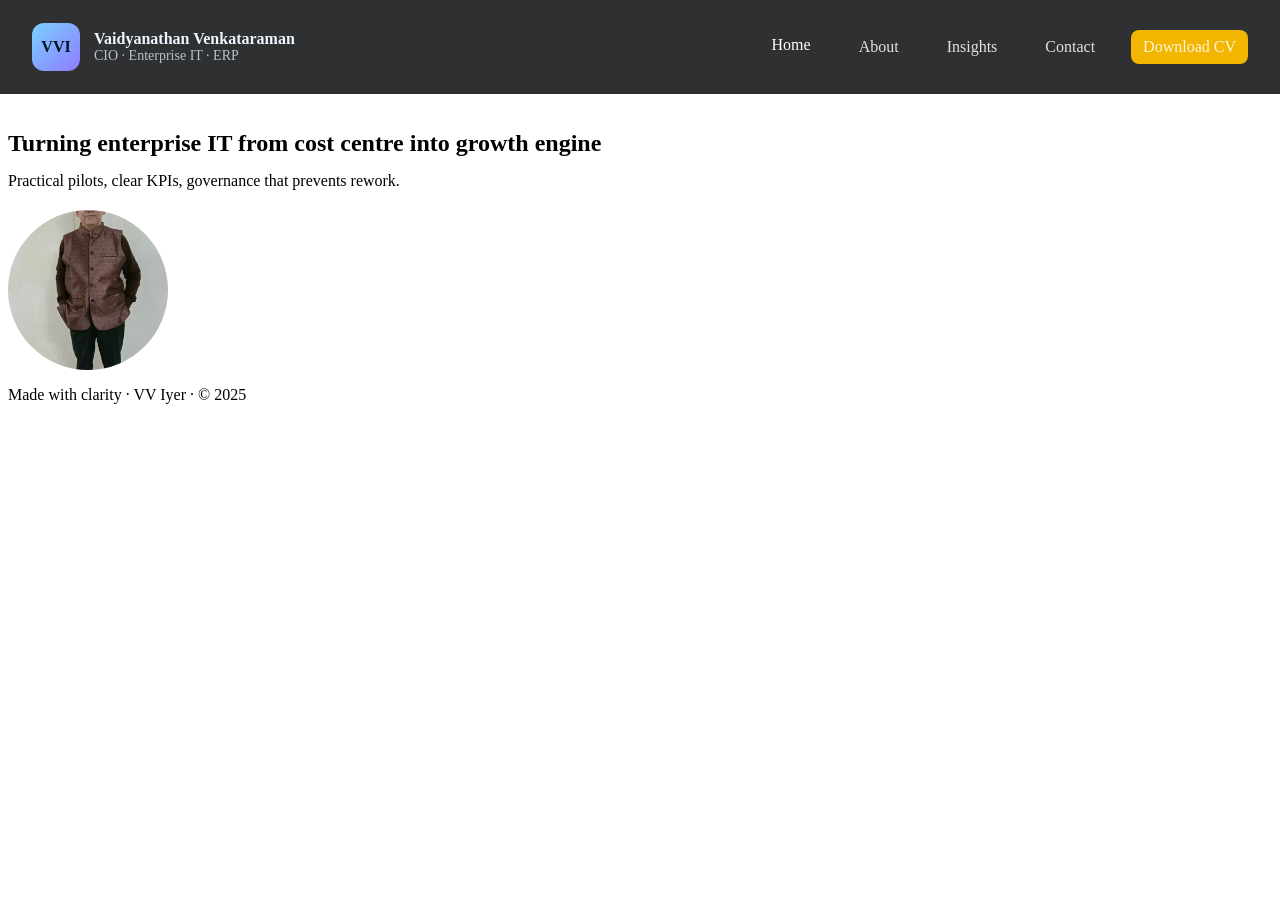
==== index.html @ 9489433c "2" ====
<!doctype html>
<html lang="en">
<head>
  <meta charset="utf-8"/>
  <meta name="viewport" content="width=device-width,initial-scale=1"/>
  <title>VV Iyer · Enterprise IT Transformation</title>
  <link rel="stylesheet" href="style.css?v=6"/>
</head>
<body>
  <header class="site-header">
    <div class="brand">
      <div class="logo">VVI</div>
      <div class="brand-text">
        <div class="name">Vaidyanathan Venkataraman</div>
        <div class="muted">CIO · Enterprise IT · ERP</div>
      </div>
    </div>
    <button class="nav-toggle">☰</button>
    <nav class="site-nav">
      <a href="index.html" class="active">Home</a>
      <a href="about.html">About</a>
      <a href="insights.html">Insights</a>
      <a href="contact.html">Contact</a>
      <a href="assets/VVI-CV.pdf" class="btn-cv">Download CV</a>
    </nav>
  </header>
  <main>
    <section class="hero">
      <h1>Turning enterprise IT from cost centre into growth engine</h1>
      <p>Practical pilots, clear KPIs, governance that prevents rework.</p>
      <img src="assets/profile-thumb.webp" alt="VV Iyer" class="hero-profile-image"/>
    </section>
  </main>
  <footer><p>Made with clarity · VV Iyer · © 2025</p></footer>
  <script src="main.js?v=6"></script>
</body>
</html>
---- style.css ----
:root {
  --nav-height: 70px;
  --nav-gap: 24px;
  --accent: #f2b600;
}
.site-header {position:fixed;top:0;left:0;right:0;height:var(--nav-height);display:flex;align-items:center;justify-content:space-between;padding:12px 32px;background:rgba(10,12,15,0.85);backdrop-filter:blur(8px);z-index:1000;}
.brand{display:flex;align-items:center;gap:14px;}
.logo{width:48px;height:48px;border-radius:12px;background:linear-gradient(135deg,#7bd1ff,#8d7bff);display:flex;align-items:center;justify-content:center;font-weight:800;color:#041322;}
.brand-text .name{color:#eef5ff;font-weight:bold;}
.brand-text .muted{color:rgba(235,240,255,0.75);font-size:14px;}
.site-nav{display:flex;gap:var(--nav-gap);margin-left:auto;align-items:center;pointer-events:auto;}
.site-nav a{color:rgba(255,255,255,0.86);text-decoration:none;font-weight:500;padding:8px 12px;transition:color .2s,transform .15s;}
.site-nav a:hover,.site-nav a.active{color:#fff;transform:translateY(-2px);}
.btn-cv{background:var(--accent);color:#081018;padding:8px 18px;border-radius:8px;font-weight:700;text-decoration:none;}
.hero-profile-image{border-radius:50%;width:160px;height:160px;object-fit:cover;display:block;margin-top:20px;}
.hero h1{line-height:1.1;margin-bottom:12px;}
main{padding-top:calc(var(--nav-height) + 32px);}
.nav-toggle{display:none;background:rgba(255,255,255,0.05);border:1px solid rgba(255,255,255,0.1);border-radius:6px;color:#fff;padding:6px 10px;}
@media(max-width:900px){.site-nav{display:none;}.nav-toggle{display:inline-flex;}.site-nav.open{display:flex;flex-direction:column;position:absolute;top:var(--nav-height);right:20px;background:rgba(10,12,15,0.95);padding:16px;border-radius:12px;gap:12px;z-index:1100;}.hero-profile-image{width:120px;height:120px;}}
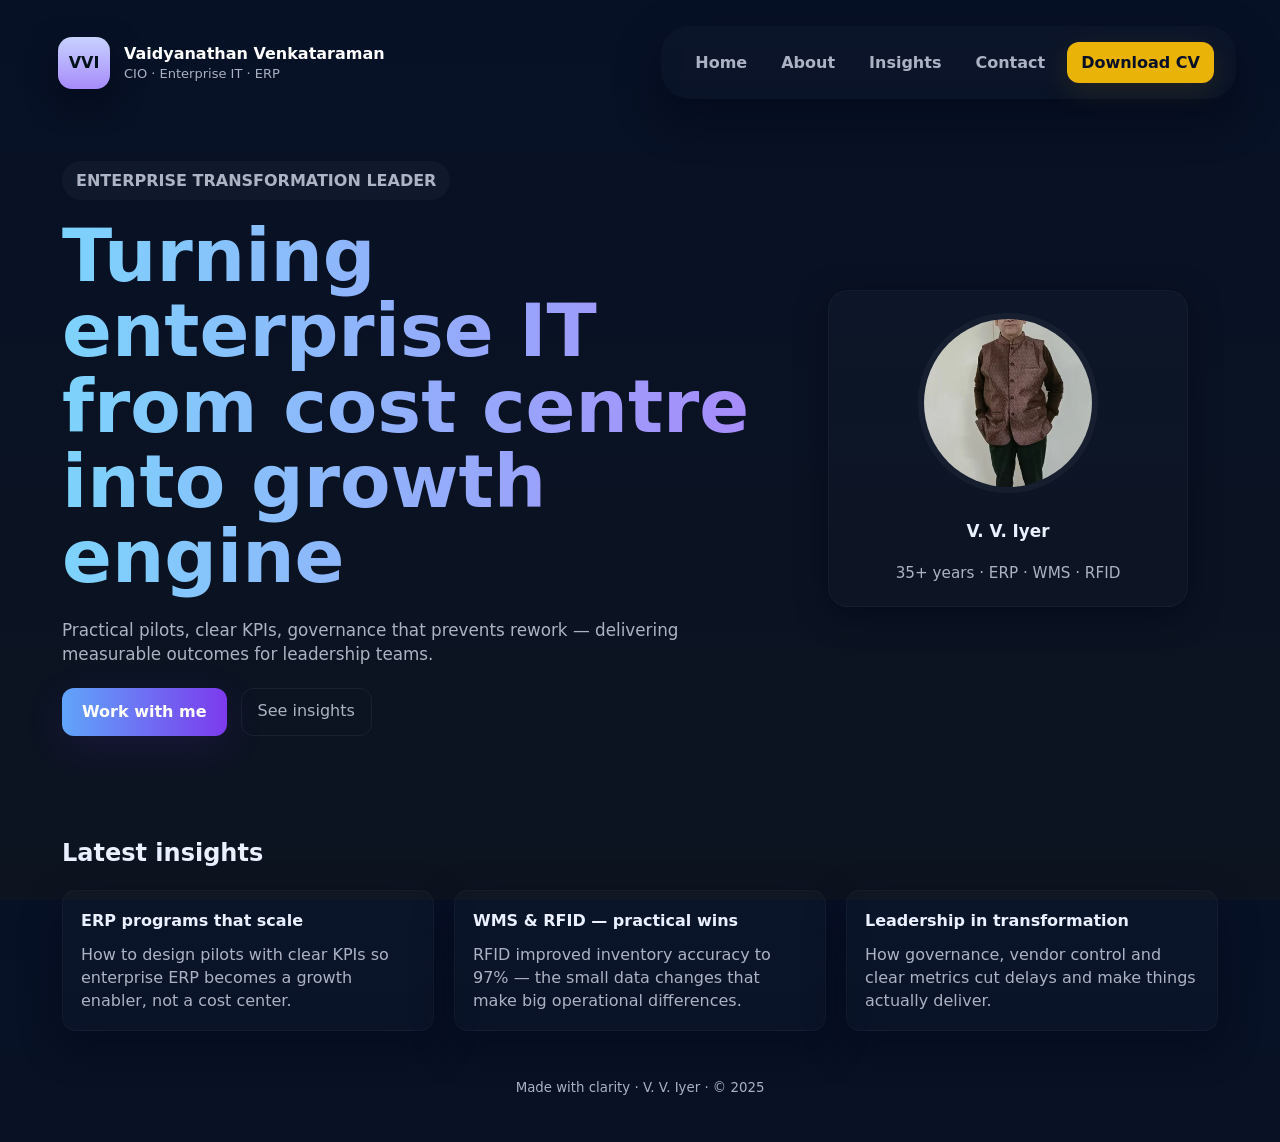
==== commit 875052ce: "2" ====
--- a/index.html
+++ b/index.html
@@ -1,37 +1,82 @@
 <!doctype html>
 <html lang="en">
 <head>
-  <meta charset="utf-8"/>
-  <meta name="viewport" content="width=device-width,initial-scale=1"/>
-  <title>VV Iyer · Enterprise IT Transformation</title>
-  <link rel="stylesheet" href="style.css?v=6"/>
+  <meta charset="utf-8" />
+  <meta name="viewport" content="width=device-width,initial-scale=1" />
+  <title>V. V. Iyer — Enterprise IT transformation</title>
+  <meta name="description" content="V. V. Iyer — CIO, ERP & digital transformation. Practical pilots, measurable KPIs & governance." />
+  <link rel="stylesheet" href="/style.css?v=1" />
 </head>
 <body>
   <header class="site-header">
-    <div class="brand">
-      <div class="logo">VVI</div>
-      <div class="brand-text">
-        <div class="name">Vaidyanathan Venkataraman</div>
-        <div class="muted">CIO · Enterprise IT · ERP</div>
+    <div class="header-inner container">
+      <div class="brand">
+        <div class="logo">VVI</div>
+        <div class="brand-text">
+          <div class="name">Vaidyanathan Venkataraman</div>
+          <div class="muted">CIO · Enterprise IT · ERP</div>
+        </div>
+      </div>
+
+      <div class="nav-pill">
+        <nav class="site-nav" role="navigation">
+          <a href="/index.html">Home</a>
+          <a href="/about.html">About</a>
+          <a href="/insights.html">Insights</a>
+          <a href="/contact.html">Contact</a>
+          <a class="cta-cv" href="/assets/VVI-CV.pdf" target="_blank" rel="noopener">Download CV</a>
+        </nav>
+        <button class="nav-toggle" aria-label="Open menu">☰</button>
       </div>
     </div>
-    <button class="nav-toggle">☰</button>
-    <nav class="site-nav">
-      <a href="index.html" class="active">Home</a>
-      <a href="about.html">About</a>
-      <a href="insights.html">Insights</a>
-      <a href="contact.html">Contact</a>
-      <a href="assets/VVI-CV.pdf" class="btn-cv">Download CV</a>
-    </nav>
   </header>
-  <main>
+
+  <main class="container">
     <section class="hero">
-      <h1>Turning enterprise IT from cost centre into growth engine</h1>
-      <p>Practical pilots, clear KPIs, governance that prevents rework.</p>
-      <img src="assets/profile-thumb.webp" alt="VV Iyer" class="hero-profile-image"/>
+      <div class="hero-left">
+        <div class="hero-badge">ENTERPRISE TRANSFORMATION LEADER</div>
+        <h1 class="hero-title">Turning enterprise IT from cost centre into growth engine</h1>
+        <p class="hero-sub">Practical pilots, clear KPIs, governance that prevents rework — delivering measurable outcomes for leadership teams.</p>
+        <div class="cta-group">
+          <a class="cta-primary" href="/contact.html">Work with me</a>
+          <a class="cta-secondary" href="/insights.html">See insights</a>
+        </div>
+      </div>
+
+      <aside class="hero-right">
+        <div class="photo-card">
+          <div class="portrait">
+            <img src="/assets/profile-thumb.webp" alt="V. V. Iyer" />
+          </div>
+          <h3>V. V. Iyer</h3>
+          <p class="muted">35+ years · ERP · WMS · RFID</p>
+        </div>
+      </aside>
+    </section>
+
+    <section>
+      <h2 style="margin-top:28px">Latest insights</h2>
+      <div class="insights-grid">
+        <div class="card">
+          <h4>ERP programs that scale</h4>
+          <p>How to design pilots with clear KPIs so enterprise ERP becomes a growth enabler, not a cost center.</p>
+        </div>
+        <div class="card">
+          <h4>WMS & RFID — practical wins</h4>
+          <p>RFID improved inventory accuracy to 97% — the small data changes that make big operational differences.</p>
+        </div>
+        <div class="card">
+          <h4>Leadership in transformation</h4>
+          <p>How governance, vendor control and clear metrics cut delays and make things actually deliver.</p>
+        </div>
+      </div>
     </section>
   </main>
-  <footer><p>Made with clarity · VV Iyer · © 2025</p></footer>
-  <script src="main.js?v=6"></script>
+
+  <footer class="footer container">
+    <small>Made with clarity · V. V. Iyer · © 2025</small>
+  </footer>
+
+  <script src="/main.js?v=1"></script>
 </body>
-</html>+</html>
--- a/style.css
+++ b/style.css
@@ -1,19 +1,166 @@
-:root {
-  --nav-height: 70px;
-  --nav-gap: 24px;
-  --accent: #f2b600;
+/* ---------------- ULTRA-MODERN THEME (Drop-in style.css) ---------------- */
+:root{
+  --bg-1: #071126;
+  --bg-2: #0d1420;
+  --glass: rgba(255,255,255,0.04);
+  --muted: rgba(234,240,255,0.72);
+  --accent-a: #7dd3fc;
+  --accent-b: #a78bfa;
+  --cta: linear-gradient(90deg,#60a5fa,#7c3aed);
+  --maxw: 1200px;
+  --radius-lg: 18px;
+  --radius-sm: 10px;
+  --nav-h: 78px;
+  --ease: cubic-bezier(.2,.9,.25,1);
+  --nano-shadow: 0 8px 30px rgba(2,6,23,0.6);
+  font-family: Inter, system-ui, -apple-system, "Segoe UI", Roboto, "Helvetica Neue", Arial;
 }
-.site-header {position:fixed;top:0;left:0;right:0;height:var(--nav-height);display:flex;align-items:center;justify-content:space-between;padding:12px 32px;background:rgba(10,12,15,0.85);backdrop-filter:blur(8px);z-index:1000;}
-.brand{display:flex;align-items:center;gap:14px;}
-.logo{width:48px;height:48px;border-radius:12px;background:linear-gradient(135deg,#7bd1ff,#8d7bff);display:flex;align-items:center;justify-content:center;font-weight:800;color:#041322;}
-.brand-text .name{color:#eef5ff;font-weight:bold;}
-.brand-text .muted{color:rgba(235,240,255,0.75);font-size:14px;}
-.site-nav{display:flex;gap:var(--nav-gap);margin-left:auto;align-items:center;pointer-events:auto;}
-.site-nav a{color:rgba(255,255,255,0.86);text-decoration:none;font-weight:500;padding:8px 12px;transition:color .2s,transform .15s;}
-.site-nav a:hover,.site-nav a.active{color:#fff;transform:translateY(-2px);}
-.btn-cv{background:var(--accent);color:#081018;padding:8px 18px;border-radius:8px;font-weight:700;text-decoration:none;}
-.hero-profile-image{border-radius:50%;width:160px;height:160px;object-fit:cover;display:block;margin-top:20px;}
-.hero h1{line-height:1.1;margin-bottom:12px;}
-main{padding-top:calc(var(--nav-height) + 32px);}
-.nav-toggle{display:none;background:rgba(255,255,255,0.05);border:1px solid rgba(255,255,255,0.1);border-radius:6px;color:#fff;padding:6px 10px;}
-@media(max-width:900px){.site-nav{display:none;}.nav-toggle{display:inline-flex;}.site-nav.open{display:flex;flex-direction:column;position:absolute;top:var(--nav-height);right:20px;background:rgba(10,12,15,0.95);padding:16px;border-radius:12px;gap:12px;z-index:1100;}.hero-profile-image{width:120px;height:120px;}}
+
+/* Reset */
+*{box-sizing:border-box;margin:0;padding:0}
+html,body{height:100%}
+body{
+  background: linear-gradient(180deg,var(--bg-1),var(--bg-2));
+  color: #eaf0ff;
+  -webkit-font-smoothing:antialiased;
+  -moz-osx-font-smoothing:grayscale;
+  line-height:1.45;
+  overflow-x:hidden;
+}
+
+/* container */
+.container{max-width:var(--maxw);margin:0 auto;padding:0 22px}
+
+/* ---------- header (floating pill) ---------- */
+.site-header{
+  position:sticky;
+  top:18px;
+  z-index:1200;
+  display:flex;
+  align-items:center;
+  justify-content:space-between;
+  padding:8px;
+  pointer-events:auto;
+}
+.header-inner{
+  width:100%;
+  max-width:var(--maxw);
+  margin:0 auto;
+  display:flex;
+  align-items:center;
+  gap:20px;
+  padding:8px 18px;
+  background:transparent;
+}
+
+/* brand */
+.brand{display:flex;align-items:center;gap:14px}
+.logo{
+  width:52px;height:52px;border-radius:14px;
+  display:flex;align-items:center;justify-content:center;font-weight:800;
+  background: linear-gradient(180deg,#c7d2fe,#a78bfa);
+  color:#02111a;
+  box-shadow: 0 12px 30px rgba(2,6,23,0.6);
+}
+.brand-text .name{font-weight:700;color:#fff}
+.brand-text .muted{color:var(--muted);font-size:13px}
+
+/* floating nav pill */
+.nav-pill{
+  margin-left:auto;
+  position:relative;
+  display:flex;
+  align-items:center;
+  gap:12px;
+  padding:8px;
+}
+.nav-pill::before{
+  content:"";
+  position:absolute; inset:-8px -14px; border-radius:28px;
+  background: linear-gradient(180deg, rgba(255,255,255,0.02), rgba(255,255,255,0.01));
+  box-shadow: 0 18px 40px rgba(2,6,23,0.55);
+  z-index:-1;
+  backdrop-filter: blur(8px);
+}
+
+.site-nav{display:flex;align-items:center;gap:10px}
+.site-nav a{color:var(--muted);text-decoration:none;padding:8px 12px;border-radius:12px;font-weight:600;transition:all .18s var(--ease)}
+.site-nav a:hover{color:#fff;transform:translateY(-3px)}
+.site-nav .cta-cv{background:#eab308;padding:9px 14px;border-radius:12px;font-weight:800;color:#071026;text-decoration:none;box-shadow:0 8px 30px rgba(234,179,10,0.12)}
+
+/* hamburger (mobile) hidden by default */
+.nav-toggle{display:none;border:0;background:transparent;color:#fff;font-size:20px;padding:8px}
+
+/* ---------- HERO ---------- */
+.hero{
+  padding: clamp(54px,8vh,100px) 0;
+  display:grid;
+  grid-template-columns: 1fr 420px;
+  gap:44px;
+  align-items:center;
+  min-height:72vh;
+}
+.hero-left{max-width:820px}
+.hero-badge{display:inline-block;padding:8px 14px;border-radius:999px;background:rgba(255,255,255,0.03);color:var(--muted);font-weight:700;margin-bottom:18px}
+.hero-title{
+  font-weight:900;
+  font-size: clamp(2.6rem,7.2vw,4.6rem);
+  line-height:1.02;
+  margin:0 0 18px 0;
+  background: linear-gradient(90deg,var(--accent-a),var(--accent-b));
+  -webkit-background-clip:text; -webkit-text-fill-color:transparent;
+  padding-bottom:8px;
+}
+.hero-sub{color:var(--muted);font-size:1.05rem;margin-bottom:22px}
+
+/* CTA */
+.cta-group{display:flex;gap:14px;flex-wrap:wrap}
+.cta-primary{
+  padding:12px 20px;border-radius:12px;background:var(--cta);color:#fff;font-weight:800;text-decoration:none;box-shadow: 0 12px 40px rgba(124,58,237,0.12);
+}
+.cta-secondary{padding:10px 16px;border-radius:12px;border:1px solid rgba(255,255,255,0.06);color:var(--muted);text-decoration:none}
+
+/* hero-right: circular portrait card */
+.hero-right{display:flex;align-items:center;justify-content:center}
+.photo-card{
+  width:360px; max-width:100%; border-radius:20px; padding:22px; background:linear-gradient(180deg, rgba(255,255,255,0.02), rgba(255,255,255,0.01));
+  box-shadow: var(--nano-shadow); border:1px solid rgba(255,255,255,0.03); display:flex;gap:18px;align-items:center;flex-direction:column;
+}
+.photo-card .portrait{
+  width:180px;height:180px;border-radius:50%;overflow:hidden;border:6px solid rgba(255,255,255,0.04);
+}
+.photo-card .portrait img{width:100%;height:100%;object-fit:cover;display:block}
+.photo-card h3{margin-top:8px;font-size:1.05rem}
+.photo-card p{color:var(--muted);font-size:0.95rem}
+
+/* ---------- INSIGHTS CARDS (example) ---------- */
+.insights-grid{display:grid;grid-template-columns:repeat(auto-fit,minmax(240px,1fr));gap:20px;margin-top:20px}
+.card{background:linear-gradient(180deg, rgba(255,255,255,0.02), rgba(255,255,255,0.01));padding:18px;border-radius:14px;border:1px solid rgba(255,255,255,0.03);box-shadow:0 14px 40px rgba(2,6,23,0.48)}
+.card h4{margin-bottom:10px}
+.card p{color:var(--muted)}
+
+/* ---------- CONTACT thumbnail override ---------- */
+.profile-thumb{
+  width:140px;height:140px;border-radius:50%;object-fit:cover;display:block;margin:0 auto;border:6px solid rgba(255,255,255,0.04);box-shadow:0 12px 36px rgba(2,6,23,0.55)
+}
+
+/* FOOTER */
+.footer{padding:44px 0;text-align:center;color:var(--muted)}
+
+/* responsive */
+@media (max-width:1024px){
+  .hero{grid-template-columns:1fr 320px}
+  .photo-card{width:320px}
+}
+@media (max-width:780px){
+  .nav-pill::before{display:none}
+  .nav-toggle{display:inline-flex}
+  .site-nav{display:none}
+  .site-nav.open{display:flex;position:fixed;right:16px;top:calc(var(--nav-h) + 8px);flex-direction:column;background:rgba(6,8,12,0.98);padding:16px;border-radius:12px;gap:10px;z-index:1500}
+  .hero{grid-template-columns:1fr;gap:28px;padding:34px 0}
+  .photo-card{width:220px}
+  .portrait{width:140px;height:140px}
+  .hero-title{font-size:2.2rem}
+}
+/* small tweak so big descenders don't get clipped */
+.hero-title{padding-bottom:6px}
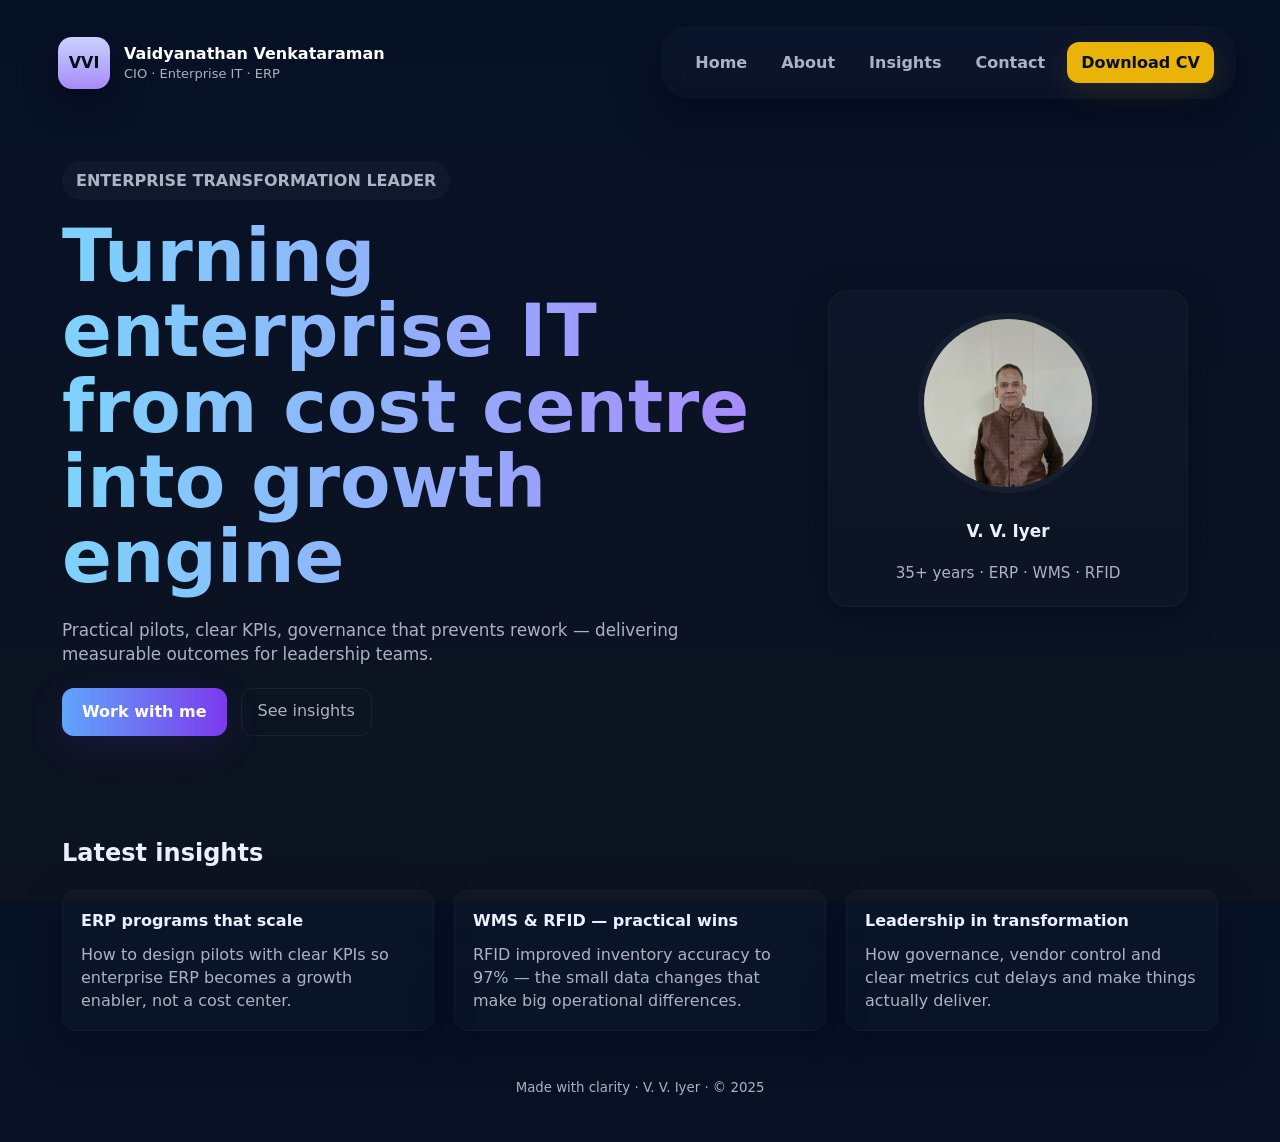
==== commit d53e0f34: "1" ====
--- a/index.html
+++ b/index.html
@@ -1,10 +1,11 @@
+
 <!doctype html>
 <html lang="en">
 <head>
   <meta charset="utf-8" />
   <meta name="viewport" content="width=device-width,initial-scale=1" />
   <title>V. V. Iyer — Enterprise IT transformation</title>
-  <meta name="description" content="V. V. Iyer — CIO, ERP & digital transformation. Practical pilots, measurable KPIs & governance." />
+  <meta name="description" content="V. V. Iyer — CIO, ERP & digital transformation. Practical pilots, clear KPIs & governance." />
   <link rel="stylesheet" href="/style.css?v=1" />
 </head>
 <body>
@@ -17,7 +18,6 @@
           <div class="muted">CIO · Enterprise IT · ERP</div>
         </div>
       </div>
-
       <div class="nav-pill">
         <nav class="site-nav" role="navigation">
           <a href="/index.html">Home</a>
@@ -30,7 +30,6 @@
       </div>
     </div>
   </header>
-
   <main class="container">
     <section class="hero">
       <div class="hero-left">
@@ -42,18 +41,16 @@
           <a class="cta-secondary" href="/insights.html">See insights</a>
         </div>
       </div>
-
       <aside class="hero-right">
         <div class="photo-card">
           <div class="portrait">
-            <img src="/assets/profile-thumb.webp" alt="V. V. Iyer" />
+            <img src="/assets/profile-face.webp" alt="V. V. Iyer" />
           </div>
           <h3>V. V. Iyer</h3>
           <p class="muted">35+ years · ERP · WMS · RFID</p>
         </div>
       </aside>
     </section>
-
     <section>
       <h2 style="margin-top:28px">Latest insights</h2>
       <div class="insights-grid">
@@ -72,11 +69,9 @@
       </div>
     </section>
   </main>
-
   <footer class="footer container">
     <small>Made with clarity · V. V. Iyer · © 2025</small>
   </footer>
-
   <script src="/main.js?v=1"></script>
 </body>
 </html>
--- a/style.css
+++ b/style.css
@@ -1,4 +1,4 @@
-/* ---------------- ULTRA-MODERN THEME (Drop-in style.css) ---------------- */
+
 :root{
   --bg-1: #071126;
   --bg-2: #0d1420;
@@ -9,158 +9,19 @@
   --cta: linear-gradient(90deg,#60a5fa,#7c3aed);
   --maxw: 1200px;
   --radius-lg: 18px;
-  --radius-sm: 10px;
   --nav-h: 78px;
-  --ease: cubic-bezier(.2,.9,.25,1);
   --nano-shadow: 0 8px 30px rgba(2,6,23,0.6);
   font-family: Inter, system-ui, -apple-system, "Segoe UI", Roboto, "Helvetica Neue", Arial;
 }
-
-/* Reset */
-*{box-sizing:border-box;margin:0;padding:0}
-html,body{height:100%}
-body{
-  background: linear-gradient(180deg,var(--bg-1),var(--bg-2));
-  color: #eaf0ff;
-  -webkit-font-smoothing:antialiased;
-  -moz-osx-font-smoothing:grayscale;
-  line-height:1.45;
-  overflow-x:hidden;
-}
-
-/* container */
+*{box-sizing:border-box;margin:0;padding:0}html,body{height:100%}body{background:linear-gradient(180deg,var(--bg-1),var(--bg-2));color:#eaf0ff;-webkit-font-smoothing:antialiased;line-height:1.45;overflow-x:hidden;}
 .container{max-width:var(--maxw);margin:0 auto;padding:0 22px}
-
-/* ---------- header (floating pill) ---------- */
-.site-header{
-  position:sticky;
-  top:18px;
-  z-index:1200;
-  display:flex;
-  align-items:center;
-  justify-content:space-between;
-  padding:8px;
-  pointer-events:auto;
-}
-.header-inner{
-  width:100%;
-  max-width:var(--maxw);
-  margin:0 auto;
-  display:flex;
-  align-items:center;
-  gap:20px;
-  padding:8px 18px;
-  background:transparent;
-}
-
-/* brand */
-.brand{display:flex;align-items:center;gap:14px}
-.logo{
-  width:52px;height:52px;border-radius:14px;
-  display:flex;align-items:center;justify-content:center;font-weight:800;
-  background: linear-gradient(180deg,#c7d2fe,#a78bfa);
-  color:#02111a;
-  box-shadow: 0 12px 30px rgba(2,6,23,0.6);
-}
-.brand-text .name{font-weight:700;color:#fff}
-.brand-text .muted{color:var(--muted);font-size:13px}
-
-/* floating nav pill */
-.nav-pill{
-  margin-left:auto;
-  position:relative;
-  display:flex;
-  align-items:center;
-  gap:12px;
-  padding:8px;
-}
-.nav-pill::before{
-  content:"";
-  position:absolute; inset:-8px -14px; border-radius:28px;
-  background: linear-gradient(180deg, rgba(255,255,255,0.02), rgba(255,255,255,0.01));
-  box-shadow: 0 18px 40px rgba(2,6,23,0.55);
-  z-index:-1;
-  backdrop-filter: blur(8px);
-}
-
-.site-nav{display:flex;align-items:center;gap:10px}
-.site-nav a{color:var(--muted);text-decoration:none;padding:8px 12px;border-radius:12px;font-weight:600;transition:all .18s var(--ease)}
-.site-nav a:hover{color:#fff;transform:translateY(-3px)}
-.site-nav .cta-cv{background:#eab308;padding:9px 14px;border-radius:12px;font-weight:800;color:#071026;text-decoration:none;box-shadow:0 8px 30px rgba(234,179,10,0.12)}
-
-/* hamburger (mobile) hidden by default */
-.nav-toggle{display:none;border:0;background:transparent;color:#fff;font-size:20px;padding:8px}
-
-/* ---------- HERO ---------- */
-.hero{
-  padding: clamp(54px,8vh,100px) 0;
-  display:grid;
-  grid-template-columns: 1fr 420px;
-  gap:44px;
-  align-items:center;
-  min-height:72vh;
-}
-.hero-left{max-width:820px}
-.hero-badge{display:inline-block;padding:8px 14px;border-radius:999px;background:rgba(255,255,255,0.03);color:var(--muted);font-weight:700;margin-bottom:18px}
-.hero-title{
-  font-weight:900;
-  font-size: clamp(2.6rem,7.2vw,4.6rem);
-  line-height:1.02;
-  margin:0 0 18px 0;
-  background: linear-gradient(90deg,var(--accent-a),var(--accent-b));
-  -webkit-background-clip:text; -webkit-text-fill-color:transparent;
-  padding-bottom:8px;
-}
-.hero-sub{color:var(--muted);font-size:1.05rem;margin-bottom:22px}
-
-/* CTA */
-.cta-group{display:flex;gap:14px;flex-wrap:wrap}
-.cta-primary{
-  padding:12px 20px;border-radius:12px;background:var(--cta);color:#fff;font-weight:800;text-decoration:none;box-shadow: 0 12px 40px rgba(124,58,237,0.12);
-}
-.cta-secondary{padding:10px 16px;border-radius:12px;border:1px solid rgba(255,255,255,0.06);color:var(--muted);text-decoration:none}
-
-/* hero-right: circular portrait card */
-.hero-right{display:flex;align-items:center;justify-content:center}
-.photo-card{
-  width:360px; max-width:100%; border-radius:20px; padding:22px; background:linear-gradient(180deg, rgba(255,255,255,0.02), rgba(255,255,255,0.01));
-  box-shadow: var(--nano-shadow); border:1px solid rgba(255,255,255,0.03); display:flex;gap:18px;align-items:center;flex-direction:column;
-}
-.photo-card .portrait{
-  width:180px;height:180px;border-radius:50%;overflow:hidden;border:6px solid rgba(255,255,255,0.04);
-}
-.photo-card .portrait img{width:100%;height:100%;object-fit:cover;display:block}
-.photo-card h3{margin-top:8px;font-size:1.05rem}
-.photo-card p{color:var(--muted);font-size:0.95rem}
-
-/* ---------- INSIGHTS CARDS (example) ---------- */
-.insights-grid{display:grid;grid-template-columns:repeat(auto-fit,minmax(240px,1fr));gap:20px;margin-top:20px}
-.card{background:linear-gradient(180deg, rgba(255,255,255,0.02), rgba(255,255,255,0.01));padding:18px;border-radius:14px;border:1px solid rgba(255,255,255,0.03);box-shadow:0 14px 40px rgba(2,6,23,0.48)}
-.card h4{margin-bottom:10px}
-.card p{color:var(--muted)}
-
-/* ---------- CONTACT thumbnail override ---------- */
-.profile-thumb{
-  width:140px;height:140px;border-radius:50%;object-fit:cover;display:block;margin:0 auto;border:6px solid rgba(255,255,255,0.04);box-shadow:0 12px 36px rgba(2,6,23,0.55)
-}
-
-/* FOOTER */
+.site-header{position:sticky;top:18px;z-index:1200;display:flex;align-items:center;justify-content:space-between;padding:8px}
+.header-inner{width:100%;max-width:var(--maxw);margin:0 auto;display:flex;align-items:center;gap:20px;padding:8px 18px;background:transparent}
+.brand{display:flex;align-items:center;gap:14px}.logo{width:52px;height:52px;border-radius:14px;display:flex;align-items:center;justify-content:center;font-weight:800;background:linear-gradient(180deg,#c7d2fe,#a78bfa);color:#02111a;box-shadow:0 12px 30px rgba(2,6,23,0.6)}.brand-text .name{font-weight:700;color:#fff}.brand-text .muted{color:var(--muted);font-size:13px}
+.nav-pill{margin-left:auto;position:relative;display:flex;align-items:center;gap:12px;padding:8px}.nav-pill::before{content:"";position:absolute;inset:-8px -14px;border-radius:28px;background:linear-gradient(180deg,rgba(255,255,255,0.02),rgba(255,255,255,0.01));box-shadow:0 18px 40px rgba(2,6,23,0.55);z-index:-1;backdrop-filter:blur(8px)}.site-nav{display:flex;align-items:center;gap:10px}.site-nav a{color:var(--muted);text-decoration:none;padding:8px 12px;border-radius:12px;font-weight:600;transition:all .18s}.site-nav a:hover{color:#fff;transform:translateY(-3px)}.site-nav .cta-cv{background:#eab308;padding:9px 14px;border-radius:12px;font-weight:800;color:#071026;text-decoration:none;box-shadow:0 8px 30px rgba(234,179,10,0.12)}.nav-toggle{display:none;border:0;background:transparent;color:#fff;font-size:20px;padding:8px}
+.hero{padding:clamp(54px,8vh,100px) 0;display:grid;grid-template-columns:1fr 420px;gap:44px;align-items:center;min-height:72vh}.hero-left{max-width:820px}.hero-badge{display:inline-block;padding:8px 14px;border-radius:999px;background:rgba(255,255,255,0.03);color:var(--muted);font-weight:700;margin-bottom:18px}.hero-title{font-weight:900;font-size:clamp(2.6rem,7.2vw,4.6rem);line-height:1.02;margin:0 0 18px 0;background:linear-gradient(90deg,var(--accent-a),var(--accent-b));-webkit-background-clip:text;-webkit-text-fill-color:transparent;padding-bottom:8px}.hero-sub{color:var(--muted);font-size:1.05rem;margin-bottom:22px}.cta-group{display:flex;gap:14px;flex-wrap:wrap}.cta-primary{padding:12px 20px;border-radius:12px;background:var(--cta);color:#fff;font-weight:800;text-decoration:none;box-shadow:0 12px 40px rgba(124,58,237,0.12)}.cta-secondary{padding:10px 16px;border-radius:12px;border:1px solid rgba(255,255,255,0.06);color:var(--muted);text-decoration:none}
+.hero-right{display:flex;align-items:center;justify-content:center}.photo-card{width:360px;max-width:100%;border-radius:20px;padding:22px;background:linear-gradient(180deg,rgba(255,255,255,0.02),rgba(255,255,255,0.01));box-shadow:var(--nano-shadow);border:1px solid rgba(255,255,255,0.03);display:flex;gap:18px;align-items:center;flex-direction:column}.portrait{width:180px;height:180px;border-radius:50%;overflow:hidden;border:6px solid rgba(255,255,255,0.04)}.portrait img{width:100%;height:100%;object-fit:cover;display:block}.photo-card h3{margin-top:8px;font-size:1.05rem}.photo-card p{color:var(--muted);font-size:0.95rem}
+.insights-grid{display:grid;grid-template-columns:repeat(auto-fit,minmax(240px,1fr));gap:20px;margin-top:20px}.card{background:linear-gradient(180deg,rgba(255,255,255,0.02),rgba(255,255,255,0.01));padding:18px;border-radius:14px;border:1px solid rgba(255,255,255,0.03);box-shadow:0 14px 40px rgba(2,6,23,0.48)}.card h4{margin-bottom:10px}.card p{color:var(--muted)}
+.profile-thumb{width:140px;height:140px;border-radius:50%;object-fit:cover;display:block;margin:0 auto;border:6px solid rgba(255,255,255,0.04);box-shadow:0 12px 36px rgba(2,6,23,0.55)}
 .footer{padding:44px 0;text-align:center;color:var(--muted)}
-
-/* responsive */
-@media (max-width:1024px){
-  .hero{grid-template-columns:1fr 320px}
-  .photo-card{width:320px}
-}
-@media (max-width:780px){
-  .nav-pill::before{display:none}
-  .nav-toggle{display:inline-flex}
-  .site-nav{display:none}
-  .site-nav.open{display:flex;position:fixed;right:16px;top:calc(var(--nav-h) + 8px);flex-direction:column;background:rgba(6,8,12,0.98);padding:16px;border-radius:12px;gap:10px;z-index:1500}
-  .hero{grid-template-columns:1fr;gap:28px;padding:34px 0}
-  .photo-card{width:220px}
-  .portrait{width:140px;height:140px}
-  .hero-title{font-size:2.2rem}
-}
-/* small tweak so big descenders don't get clipped */
-.hero-title{padding-bottom:6px}
+@media (max-width:1024px){.hero{grid-template-columns:1fr 320px}.photo-card{width:320px}}@media (max-width:780px){.nav-pill::before{display:none}.nav-toggle{display:inline-flex}.site-nav{display:none}.site-nav.open{display:flex;position:fixed;right:16px;top:calc(var(--nav-h) + 8px);flex-direction:column;background:rgba(6,8,12,0.98);padding:16px;border-radius:12px;gap:10px;z-index:1500}.hero{grid-template-columns:1fr;gap:28px;padding:34px 0}.photo-card{width:220px}.portrait{width:140px;height:140px}.hero-title{font-size:2.2rem}}.hero-title{padding-bottom:6px}
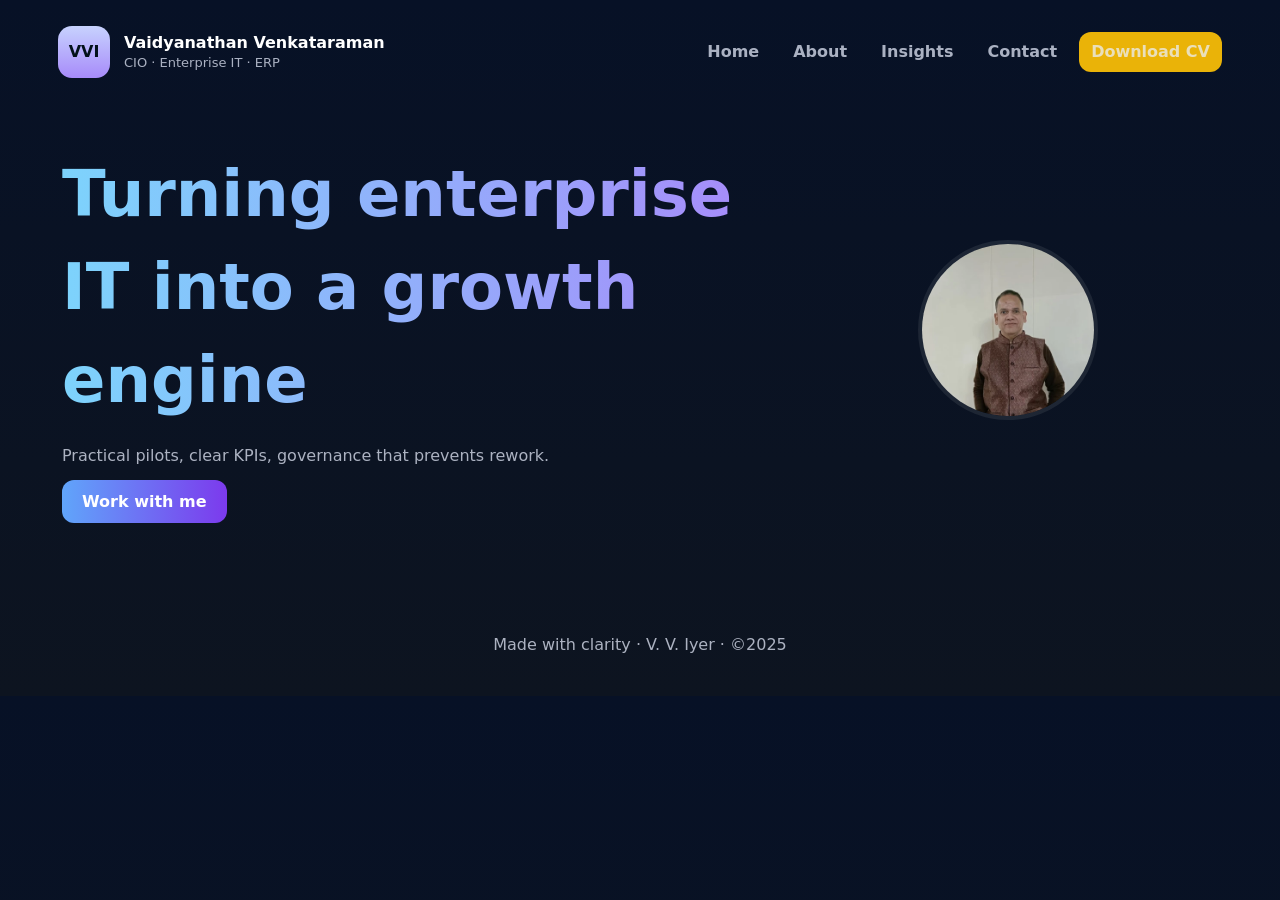
==== commit 56d2d7cb: "1" ====
--- a/index.html
+++ b/index.html
@@ -1,77 +1,6 @@
-
-<!doctype html>
-<html lang="en">
-<head>
-  <meta charset="utf-8" />
-  <meta name="viewport" content="width=device-width,initial-scale=1" />
-  <title>V. V. Iyer — Enterprise IT transformation</title>
-  <meta name="description" content="V. V. Iyer — CIO, ERP & digital transformation. Practical pilots, clear KPIs & governance." />
-  <link rel="stylesheet" href="/style.css?v=1" />
-</head>
-<body>
-  <header class="site-header">
-    <div class="header-inner container">
-      <div class="brand">
-        <div class="logo">VVI</div>
-        <div class="brand-text">
-          <div class="name">Vaidyanathan Venkataraman</div>
-          <div class="muted">CIO · Enterprise IT · ERP</div>
-        </div>
-      </div>
-      <div class="nav-pill">
-        <nav class="site-nav" role="navigation">
-          <a href="/index.html">Home</a>
-          <a href="/about.html">About</a>
-          <a href="/insights.html">Insights</a>
-          <a href="/contact.html">Contact</a>
-          <a class="cta-cv" href="/assets/VVI-CV.pdf" target="_blank" rel="noopener">Download CV</a>
-        </nav>
-        <button class="nav-toggle" aria-label="Open menu">☰</button>
-      </div>
-    </div>
-  </header>
-  <main class="container">
-    <section class="hero">
-      <div class="hero-left">
-        <div class="hero-badge">ENTERPRISE TRANSFORMATION LEADER</div>
-        <h1 class="hero-title">Turning enterprise IT from cost centre into growth engine</h1>
-        <p class="hero-sub">Practical pilots, clear KPIs, governance that prevents rework — delivering measurable outcomes for leadership teams.</p>
-        <div class="cta-group">
-          <a class="cta-primary" href="/contact.html">Work with me</a>
-          <a class="cta-secondary" href="/insights.html">See insights</a>
-        </div>
-      </div>
-      <aside class="hero-right">
-        <div class="photo-card">
-          <div class="portrait">
-            <img src="/assets/profile-face.webp" alt="V. V. Iyer" />
-          </div>
-          <h3>V. V. Iyer</h3>
-          <p class="muted">35+ years · ERP · WMS · RFID</p>
-        </div>
-      </aside>
-    </section>
-    <section>
-      <h2 style="margin-top:28px">Latest insights</h2>
-      <div class="insights-grid">
-        <div class="card">
-          <h4>ERP programs that scale</h4>
-          <p>How to design pilots with clear KPIs so enterprise ERP becomes a growth enabler, not a cost center.</p>
-        </div>
-        <div class="card">
-          <h4>WMS & RFID — practical wins</h4>
-          <p>RFID improved inventory accuracy to 97% — the small data changes that make big operational differences.</p>
-        </div>
-        <div class="card">
-          <h4>Leadership in transformation</h4>
-          <p>How governance, vendor control and clear metrics cut delays and make things actually deliver.</p>
-        </div>
-      </div>
-    </section>
-  </main>
-  <footer class="footer container">
-    <small>Made with clarity · V. V. Iyer · © 2025</small>
-  </footer>
-  <script src="/main.js?v=1"></script>
-</body>
-</html>
+<!doctype html><html lang="en"><head><meta charset="utf-8"/><meta name="viewport" content="width=device-width,initial-scale=1"/>
+<title>V. V. Iyer — Enterprise IT transformation</title><link rel="stylesheet" href="/style.css?v=3"/></head>
+<body><header class="site-header"><div class="header-inner container"><div class="brand"><div class="logo">VVI</div><div class="brand-text"><div class="name">Vaidyanathan Venkataraman</div><div class="muted">CIO · Enterprise IT · ERP</div></div></div>
+<div class="nav-pill"><nav class="site-nav"><a href="/index.html" class="active">Home</a><a href="/about.html">About</a><a href="/insights.html">Insights</a><a href="/contact.html">Contact</a><a class="cta-cv" href="/assets/VVI-CV.pdf">Download CV</a></nav><button class="nav-toggle">☰</button></div></div></header>
+<main class="container"><section class="hero"><div><h1 class="hero-title">Turning enterprise IT into a growth engine</h1><p class="hero-sub">Practical pilots, clear KPIs, governance that prevents rework.</p><a class="cta-primary" href="/contact.html">Work with me</a></div><div class="hero-right"><div class="portrait"><img src="/assets/profile-face.webp" alt="VV Iyer"/></div></div></section></main>
+<footer class="footer">Made with clarity · V. V. Iyer · ©2025</footer><script src="/main.js?v=3"></script></body></html>
--- a/style.css
+++ b/style.css
@@ -1,27 +1,27 @@
-
-:root{
-  --bg-1: #071126;
-  --bg-2: #0d1420;
-  --glass: rgba(255,255,255,0.04);
-  --muted: rgba(234,240,255,0.72);
-  --accent-a: #7dd3fc;
-  --accent-b: #a78bfa;
-  --cta: linear-gradient(90deg,#60a5fa,#7c3aed);
-  --maxw: 1200px;
-  --radius-lg: 18px;
-  --nav-h: 78px;
-  --nano-shadow: 0 8px 30px rgba(2,6,23,0.6);
-  font-family: Inter, system-ui, -apple-system, "Segoe UI", Roboto, "Helvetica Neue", Arial;
-}
-*{box-sizing:border-box;margin:0;padding:0}html,body{height:100%}body{background:linear-gradient(180deg,var(--bg-1),var(--bg-2));color:#eaf0ff;-webkit-font-smoothing:antialiased;line-height:1.45;overflow-x:hidden;}
+/* Modern theme */
+:root{--bg-1:#071126;--bg-2:#0d1420;--muted:rgba(234,240,255,0.72);
+--accent-a:#7dd3fc;--accent-b:#a78bfa;--cta:linear-gradient(90deg,#60a5fa,#7c3aed);
+--maxw:1200px;--nav-h:78px;font-family:Inter,system-ui;}
+*{box-sizing:border-box;margin:0;padding:0}body{background:linear-gradient(180deg,var(--bg-1),var(--bg-2));color:#eaf0ff;line-height:1.45}
 .container{max-width:var(--maxw);margin:0 auto;padding:0 22px}
-.site-header{position:sticky;top:18px;z-index:1200;display:flex;align-items:center;justify-content:space-between;padding:8px}
-.header-inner{width:100%;max-width:var(--maxw);margin:0 auto;display:flex;align-items:center;gap:20px;padding:8px 18px;background:transparent}
-.brand{display:flex;align-items:center;gap:14px}.logo{width:52px;height:52px;border-radius:14px;display:flex;align-items:center;justify-content:center;font-weight:800;background:linear-gradient(180deg,#c7d2fe,#a78bfa);color:#02111a;box-shadow:0 12px 30px rgba(2,6,23,0.6)}.brand-text .name{font-weight:700;color:#fff}.brand-text .muted{color:var(--muted);font-size:13px}
-.nav-pill{margin-left:auto;position:relative;display:flex;align-items:center;gap:12px;padding:8px}.nav-pill::before{content:"";position:absolute;inset:-8px -14px;border-radius:28px;background:linear-gradient(180deg,rgba(255,255,255,0.02),rgba(255,255,255,0.01));box-shadow:0 18px 40px rgba(2,6,23,0.55);z-index:-1;backdrop-filter:blur(8px)}.site-nav{display:flex;align-items:center;gap:10px}.site-nav a{color:var(--muted);text-decoration:none;padding:8px 12px;border-radius:12px;font-weight:600;transition:all .18s}.site-nav a:hover{color:#fff;transform:translateY(-3px)}.site-nav .cta-cv{background:#eab308;padding:9px 14px;border-radius:12px;font-weight:800;color:#071026;text-decoration:none;box-shadow:0 8px 30px rgba(234,179,10,0.12)}.nav-toggle{display:none;border:0;background:transparent;color:#fff;font-size:20px;padding:8px}
-.hero{padding:clamp(54px,8vh,100px) 0;display:grid;grid-template-columns:1fr 420px;gap:44px;align-items:center;min-height:72vh}.hero-left{max-width:820px}.hero-badge{display:inline-block;padding:8px 14px;border-radius:999px;background:rgba(255,255,255,0.03);color:var(--muted);font-weight:700;margin-bottom:18px}.hero-title{font-weight:900;font-size:clamp(2.6rem,7.2vw,4.6rem);line-height:1.02;margin:0 0 18px 0;background:linear-gradient(90deg,var(--accent-a),var(--accent-b));-webkit-background-clip:text;-webkit-text-fill-color:transparent;padding-bottom:8px}.hero-sub{color:var(--muted);font-size:1.05rem;margin-bottom:22px}.cta-group{display:flex;gap:14px;flex-wrap:wrap}.cta-primary{padding:12px 20px;border-radius:12px;background:var(--cta);color:#fff;font-weight:800;text-decoration:none;box-shadow:0 12px 40px rgba(124,58,237,0.12)}.cta-secondary{padding:10px 16px;border-radius:12px;border:1px solid rgba(255,255,255,0.06);color:var(--muted);text-decoration:none}
-.hero-right{display:flex;align-items:center;justify-content:center}.photo-card{width:360px;max-width:100%;border-radius:20px;padding:22px;background:linear-gradient(180deg,rgba(255,255,255,0.02),rgba(255,255,255,0.01));box-shadow:var(--nano-shadow);border:1px solid rgba(255,255,255,0.03);display:flex;gap:18px;align-items:center;flex-direction:column}.portrait{width:180px;height:180px;border-radius:50%;overflow:hidden;border:6px solid rgba(255,255,255,0.04)}.portrait img{width:100%;height:100%;object-fit:cover;display:block}.photo-card h3{margin-top:8px;font-size:1.05rem}.photo-card p{color:var(--muted);font-size:0.95rem}
-.insights-grid{display:grid;grid-template-columns:repeat(auto-fit,minmax(240px,1fr));gap:20px;margin-top:20px}.card{background:linear-gradient(180deg,rgba(255,255,255,0.02),rgba(255,255,255,0.01));padding:18px;border-radius:14px;border:1px solid rgba(255,255,255,0.03);box-shadow:0 14px 40px rgba(2,6,23,0.48)}.card h4{margin-bottom:10px}.card p{color:var(--muted)}
-.profile-thumb{width:140px;height:140px;border-radius:50%;object-fit:cover;display:block;margin:0 auto;border:6px solid rgba(255,255,255,0.04);box-shadow:0 12px 36px rgba(2,6,23,0.55)}
-.footer{padding:44px 0;text-align:center;color:var(--muted)}
-@media (max-width:1024px){.hero{grid-template-columns:1fr 320px}.photo-card{width:320px}}@media (max-width:780px){.nav-pill::before{display:none}.nav-toggle{display:inline-flex}.site-nav{display:none}.site-nav.open{display:flex;position:fixed;right:16px;top:calc(var(--nav-h) + 8px);flex-direction:column;background:rgba(6,8,12,0.98);padding:16px;border-radius:12px;gap:10px;z-index:1500}.hero{grid-template-columns:1fr;gap:28px;padding:34px 0}.photo-card{width:220px}.portrait{width:140px;height:140px}.hero-title{font-size:2.2rem}}.hero-title{padding-bottom:6px}
+.site-header{position:sticky;top:18px;z-index:1200}.header-inner{display:flex;align-items:center;justify-content:space-between;padding:8px 18px}
+.brand{display:flex;align-items:center;gap:14px}.logo{width:52px;height:52px;border-radius:14px;display:flex;align-items:center;justify-content:center;font-weight:800;background:linear-gradient(180deg,#c7d2fe,#a78bfa);color:#02111a}
+.brand-text .name{font-weight:700;color:#fff}.brand-text .muted{color:var(--muted);font-size:13px}
+.nav-pill{margin-left:auto;display:flex;align-items:center;gap:12px}.site-nav{display:flex;gap:10px}
+.site-nav a{color:var(--muted);text-decoration:none;padding:8px 12px;border-radius:12px;font-weight:600}.site-nav a:hover{color:#fff}
+.cta-cv{background:#eab308;padding:9px 14px;border-radius:12px;color:#071026;font-weight:800}
+.nav-toggle{display:none;color:#fff;font-size:20px;padding:8px}
+.hero{padding:80px 0;display:grid;grid-template-columns:1fr 420px;gap:44px;align-items:center}
+.hero-title{font-weight:900;font-size:clamp(2.4rem,6vw,4rem);background:linear-gradient(90deg,var(--accent-a),var(--accent-b));-webkit-background-clip:text;-webkit-text-fill-color:transparent;margin-bottom:18px}
+.hero-sub{color:var(--muted);margin-bottom:22px}
+.cta-primary{background:var(--cta);color:#fff;padding:12px 20px;border-radius:12px;text-decoration:none;font-weight:700}
+.cta-secondary{padding:10px 16px;border:1px solid rgba(255,255,255,0.1);border-radius:12px;color:var(--muted)}
+.portrait{width:180px;height:180px;border-radius:50%;overflow:hidden;margin:0 auto;border:4px solid rgba(255,255,255,0.08)}
+.portrait img{width:100%;height:100%;object-fit:cover}
+.insights-list{display:flex;flex-direction:column;gap:22px;margin-top:24px}
+.blog-card{background:rgba(255,255,255,0.02);padding:18px;border-radius:14px}
+.blog-card h3{margin-bottom:6px;background:linear-gradient(90deg,var(--accent-a),var(--accent-b));-webkit-background-clip:text;-webkit-text-fill-color:transparent}
+.blog-card small{color:var(--muted)}.blog-card p{color:var(--muted);margin:8px 0 12px}
+.blog-card a{color:#7dd3fc;text-decoration:none}
+.footer{text-align:center;color:var(--muted);padding:40px 0}
+@media(max-width:780px){.hero{grid-template-columns:1fr;gap:28px}.nav-toggle{display:inline-flex}.site-nav{display:none}.site-nav.open{display:flex;flex-direction:column;position:absolute;top:70px;right:20px;background:#111;padding:16px;border-radius:12px}}
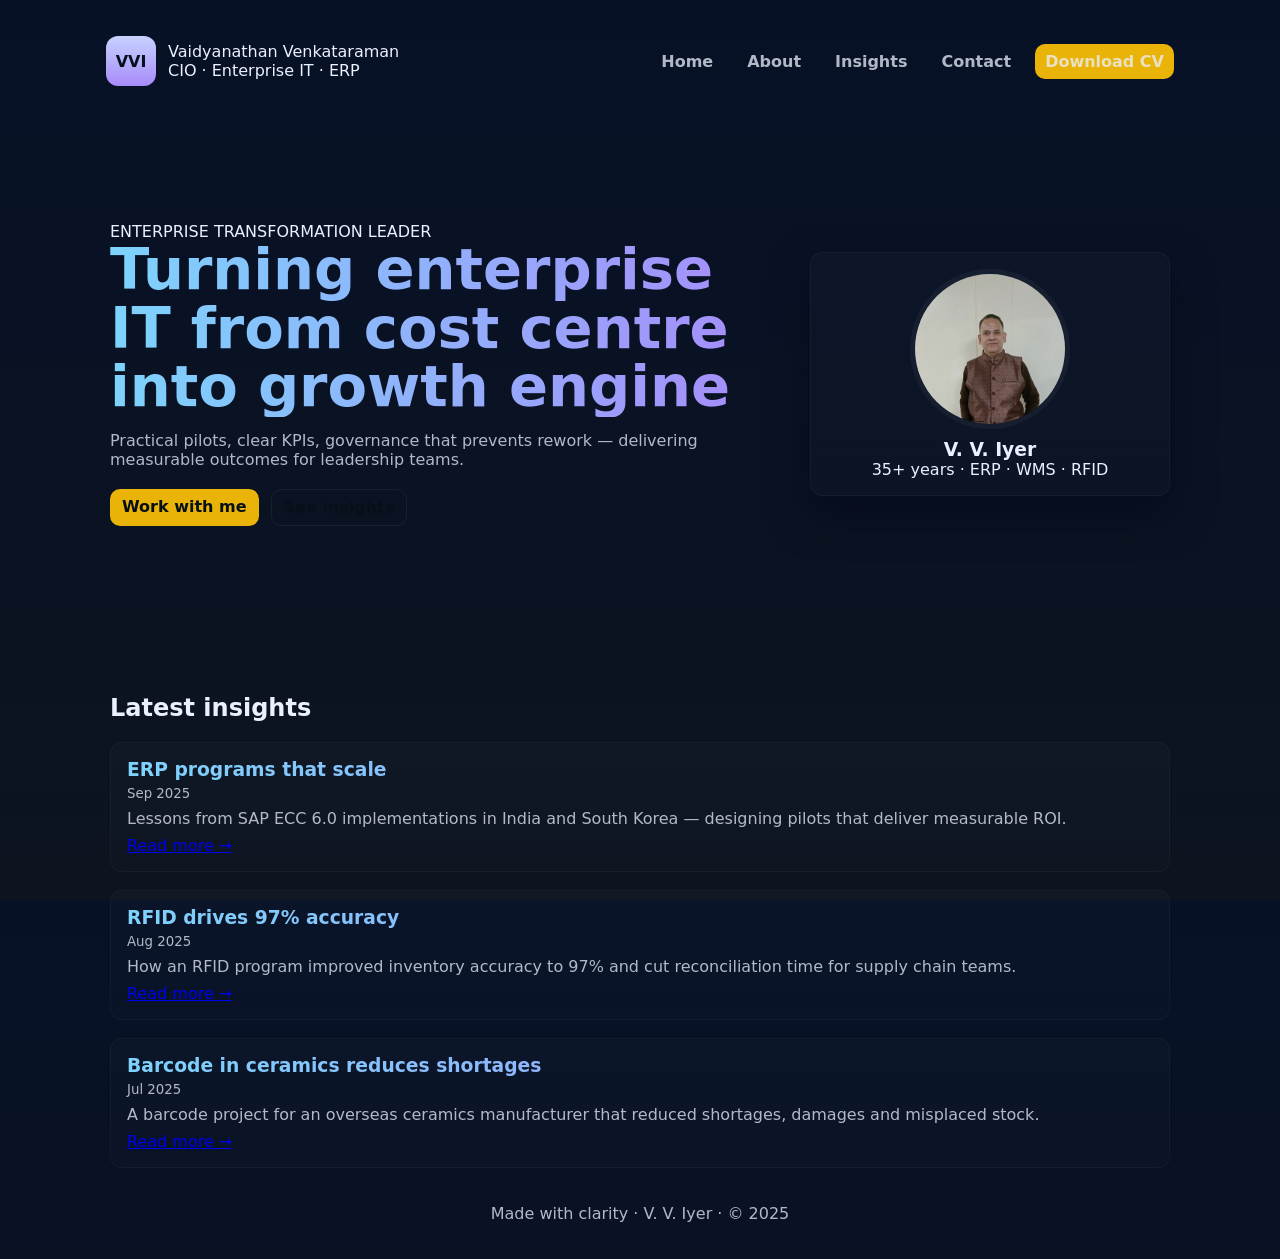
==== commit ff6096f1: "2" ====
--- a/index.html
+++ b/index.html
@@ -1,6 +1,16 @@
-<!doctype html><html lang="en"><head><meta charset="utf-8"/><meta name="viewport" content="width=device-width,initial-scale=1"/>
-<title>V. V. Iyer — Enterprise IT transformation</title><link rel="stylesheet" href="/style.css?v=3"/></head>
-<body><header class="site-header"><div class="header-inner container"><div class="brand"><div class="logo">VVI</div><div class="brand-text"><div class="name">Vaidyanathan Venkataraman</div><div class="muted">CIO · Enterprise IT · ERP</div></div></div>
-<div class="nav-pill"><nav class="site-nav"><a href="/index.html" class="active">Home</a><a href="/about.html">About</a><a href="/insights.html">Insights</a><a href="/contact.html">Contact</a><a class="cta-cv" href="/assets/VVI-CV.pdf">Download CV</a></nav><button class="nav-toggle">☰</button></div></div></header>
-<main class="container"><section class="hero"><div><h1 class="hero-title">Turning enterprise IT into a growth engine</h1><p class="hero-sub">Practical pilots, clear KPIs, governance that prevents rework.</p><a class="cta-primary" href="/contact.html">Work with me</a></div><div class="hero-right"><div class="portrait"><img src="/assets/profile-face.webp" alt="VV Iyer"/></div></div></section></main>
-<footer class="footer">Made with clarity · V. V. Iyer · ©2025</footer><script src="/main.js?v=3"></script></body></html>+
+<!doctype html>
+<html lang="en"><head><meta charset="utf-8"/><meta name="viewport" content="width=device-width,initial-scale=1"/><title>V. V. Iyer — Enterprise IT</title>
+<link rel="stylesheet" href="/style.css?v=1"/></head><body>
+<header class="header"><div class="header-inner container"><div class="brand"><div class="logo">VVI</div><div class="brand-text"><div class="name">Vaidyanathan Venkataraman</div><div class="muted">CIO · Enterprise IT · ERP</div></div></div>
+<nav class="nav"><a href="/index.html">Home</a><a href="/about.html">About</a><a href="/insights.html">Insights</a><a href="/contact.html">Contact</a><a class="cta" href="/assets/VVI-CV.pdf">Download CV</a></nav>
+<button class="hamburger" aria-label="open menu">☰</button></div></header>
+<main class="container"><section class="hero"><div class="hero-left">
+<div class="hero-badge">ENTERPRISE TRANSFORMATION LEADER</div>
+<h1 class="hero-title">Turning enterprise IT from cost centre into growth engine</h1>
+<p class="hero-sub">Practical pilots, clear KPIs, governance that prevents rework — delivering measurable outcomes for leadership teams.</p>
+<div class="cta-row"><a class="cta" href="/contact.html">Work with me</a><a class="cta" href="/insights.html" style="background:transparent;border:1px solid rgba(255,255,255,0.06)">See insights</a></div>
+</div><aside class="hero-right"><div class="portrait-card card"><div class="portrait"><img src="/assets/profile-face.webp" alt="VV Iyer"></div><h3 style="margin-top:8px">V. V. Iyer</h3><p class="muted">35+ years · ERP · WMS · RFID</p></div></aside></section>
+<section><h2 style="margin-top:32px">Latest insights</h2><div class="insights-list"><div class="blog card"><h3>ERP programs that scale</h3><small>Sep 2025</small><p>Lessons from SAP ECC 6.0 implementations in India and South Korea — designing pilots that deliver measurable ROI.</p><a href="#">Read more →</a></div><div class="blog card"><h3>RFID drives 97% accuracy</h3><small>Aug 2025</small><p>How an RFID program improved inventory accuracy to 97% and cut reconciliation time for supply chain teams.</p><a href="#">Read more →</a></div><div class="blog card"><h3>Barcode in ceramics reduces shortages</h3><small>Jul 2025</small><p>A barcode project for an overseas ceramics manufacturer that reduced shortages, damages and misplaced stock.</p><a href="#">Read more →</a></div></div></section></main>
+<footer class="footer container">Made with clarity · V. V. Iyer · © 2025</footer>
+<script src="/main.js?v=1"></script></body></html>
--- a/style.css
+++ b/style.css
@@ -1,27 +1,56 @@
-/* Modern theme */
-:root{--bg-1:#071126;--bg-2:#0d1420;--muted:rgba(234,240,255,0.72);
---accent-a:#7dd3fc;--accent-b:#a78bfa;--cta:linear-gradient(90deg,#60a5fa,#7c3aed);
---maxw:1200px;--nav-h:78px;font-family:Inter,system-ui;}
-*{box-sizing:border-box;margin:0;padding:0}body{background:linear-gradient(180deg,var(--bg-1),var(--bg-2));color:#eaf0ff;line-height:1.45}
-.container{max-width:var(--maxw);margin:0 auto;padding:0 22px}
-.site-header{position:sticky;top:18px;z-index:1200}.header-inner{display:flex;align-items:center;justify-content:space-between;padding:8px 18px}
-.brand{display:flex;align-items:center;gap:14px}.logo{width:52px;height:52px;border-radius:14px;display:flex;align-items:center;justify-content:center;font-weight:800;background:linear-gradient(180deg,#c7d2fe,#a78bfa);color:#02111a}
-.brand-text .name{font-weight:700;color:#fff}.brand-text .muted{color:var(--muted);font-size:13px}
-.nav-pill{margin-left:auto;display:flex;align-items:center;gap:12px}.site-nav{display:flex;gap:10px}
-.site-nav a{color:var(--muted);text-decoration:none;padding:8px 12px;border-radius:12px;font-weight:600}.site-nav a:hover{color:#fff}
-.cta-cv{background:#eab308;padding:9px 14px;border-radius:12px;color:#071026;font-weight:800}
-.nav-toggle{display:none;color:#fff;font-size:20px;padding:8px}
-.hero{padding:80px 0;display:grid;grid-template-columns:1fr 420px;gap:44px;align-items:center}
-.hero-title{font-weight:900;font-size:clamp(2.4rem,6vw,4rem);background:linear-gradient(90deg,var(--accent-a),var(--accent-b));-webkit-background-clip:text;-webkit-text-fill-color:transparent;margin-bottom:18px}
-.hero-sub{color:var(--muted);margin-bottom:22px}
-.cta-primary{background:var(--cta);color:#fff;padding:12px 20px;border-radius:12px;text-decoration:none;font-weight:700}
-.cta-secondary{padding:10px 16px;border:1px solid rgba(255,255,255,0.1);border-radius:12px;color:var(--muted)}
-.portrait{width:180px;height:180px;border-radius:50%;overflow:hidden;margin:0 auto;border:4px solid rgba(255,255,255,0.08)}
-.portrait img{width:100%;height:100%;object-fit:cover}
-.insights-list{display:flex;flex-direction:column;gap:22px;margin-top:24px}
-.blog-card{background:rgba(255,255,255,0.02);padding:18px;border-radius:14px}
-.blog-card h3{margin-bottom:6px;background:linear-gradient(90deg,var(--accent-a),var(--accent-b));-webkit-background-clip:text;-webkit-text-fill-color:transparent}
-.blog-card small{color:var(--muted)}.blog-card p{color:var(--muted);margin:8px 0 12px}
-.blog-card a{color:#7dd3fc;text-decoration:none}
-.footer{text-align:center;color:var(--muted);padding:40px 0}
-@media(max-width:780px){.hero{grid-template-columns:1fr;gap:28px}.nav-toggle{display:inline-flex}.site-nav{display:none}.site-nav.open{display:flex;flex-direction:column;position:absolute;top:70px;right:20px;background:#111;padding:16px;border-radius:12px}}
+
+:root{
+  --bg1:#071126; --bg2:#0d1420; --muted:rgba(234,240,255,0.75);
+  --accent1:#7dd3fc; --accent2:#a78bfa; --cta:linear-gradient(90deg,#60a5fa,#7c3aed);
+  --maxw:1100px; --nav-h:76px;
+}
+*{box-sizing:border-box;margin:0;padding:0}
+html,body{height:100%}
+body{font-family:Inter,system-ui,-apple-system; background:linear-gradient(180deg,var(--bg1),var(--bg2)); color:#eaf0ff; -webkit-font-smoothing:antialiased;}
+.container{max-width:var(--maxw);margin:0 auto;padding:0 20px}
+.header{position:sticky;top:18px;z-index:1200;padding:8px}
+.header-inner{display:flex;align-items:center;justify-content:space-between;padding:10px 16px;background:transparent;gap:18px}
+.brand{display:flex;align-items:center;gap:12px}
+.logo{width:50px;height:50px;border-radius:12px;background:linear-gradient(180deg,#c7d2fe,#a78bfa);display:flex;align-items:center;justify-content:center;font-weight:800;color:#02111a}
+.nav{display:flex;gap:14px;align-items:center}
+.nav a{color:var(--muted);text-decoration:none;padding:8px 10px;border-radius:10px;font-weight:600}
+.nav a:hover{color:#fff;transform:translateY(-2px)}
+.cta{background:#eab308;color:#071018;padding:8px 12px;border-radius:10px;font-weight:700;text-decoration:none}
+.hamburger{display:none;background:transparent;border:0;color:#fff;font-size:20px;padding:8px}
+
+/* HERO */
+.hero{display:grid;grid-template-columns:1fr 360px;gap:36px;align-items:center;padding:64px 0;min-height:64vh}
+.hero-title{font-size:clamp(2rem,5.5vw,3.6rem);font-weight:800;line-height:1.02;background:linear-gradient(90deg,var(--accent1),var(--accent2));-webkit-background-clip:text;-webkit-text-fill-color:transparent;margin-bottom:14px}
+.hero-sub{color:var(--muted);margin-bottom:20px}
+.cta-row{display:flex;gap:12px}
+
+/* Portrait card */
+.portrait-card{background:linear-gradient(180deg,rgba(255,255,255,0.02),rgba(255,255,255,0.01));padding:18px;border-radius:16px;text-align:center;border:1px solid rgba(255,255,255,0.03);box-shadow:0 18px 40px rgba(2,6,23,0.5)}
+.portrait{width:160px;height:160px;border-radius:50%;overflow:hidden;margin:0 auto 10px;border:5px solid rgba(255,255,255,0.04)}
+.portrait img{width:100%;height:100%;object-fit:cover;display:block}
+
+/* Insights list */
+.insights-list{display:flex;flex-direction:column;gap:18px;margin-top:20px}
+.blog{background:linear-gradient(180deg,rgba(255,255,255,0.02),rgba(255,255,255,0.01));padding:16px;border-radius:12px;border:1px solid rgba(255,255,255,0.03)}
+.blog h3{margin-bottom:6px;background:linear-gradient(90deg,var(--accent1),var(--accent2));-webkit-background-clip:text;-webkit-text-fill-color:transparent}
+.blog small{color:var(--muted);display:block;margin-bottom:8px}
+.blog p{color:var(--muted);margin-bottom:8px}
+
+/* About */
+.about-grid{display:grid;grid-template-columns:1fr 320px;gap:28px;align-items:start;margin-top:18px}
+.card{background:linear-gradient(180deg,rgba(255,255,255,0.02),rgba(255,255,255,0.01));padding:16px;border-radius:12px;border:1px solid rgba(255,255,255,0.03)}
+
+/* Contact form */
+.form input,.form textarea{width:100%;padding:10px;border-radius:8px;border:1px solid rgba(255,255,255,0.06);background:transparent;color:#eaf0ff;margin-bottom:12px}
+
+/* Footer */
+.footer{padding:36px 0;color:var(--muted);text-align:center}
+
+/* Responsive */
+@media(max-width:900px){
+  .hero{grid-template-columns:1fr;gap:28px;padding:36px 0}
+  .about-grid{grid-template-columns:1fr}
+  .nav{display:none}
+  .hamburger{display:inline-flex}
+  .portrait{width:140px;height:140px}
+}
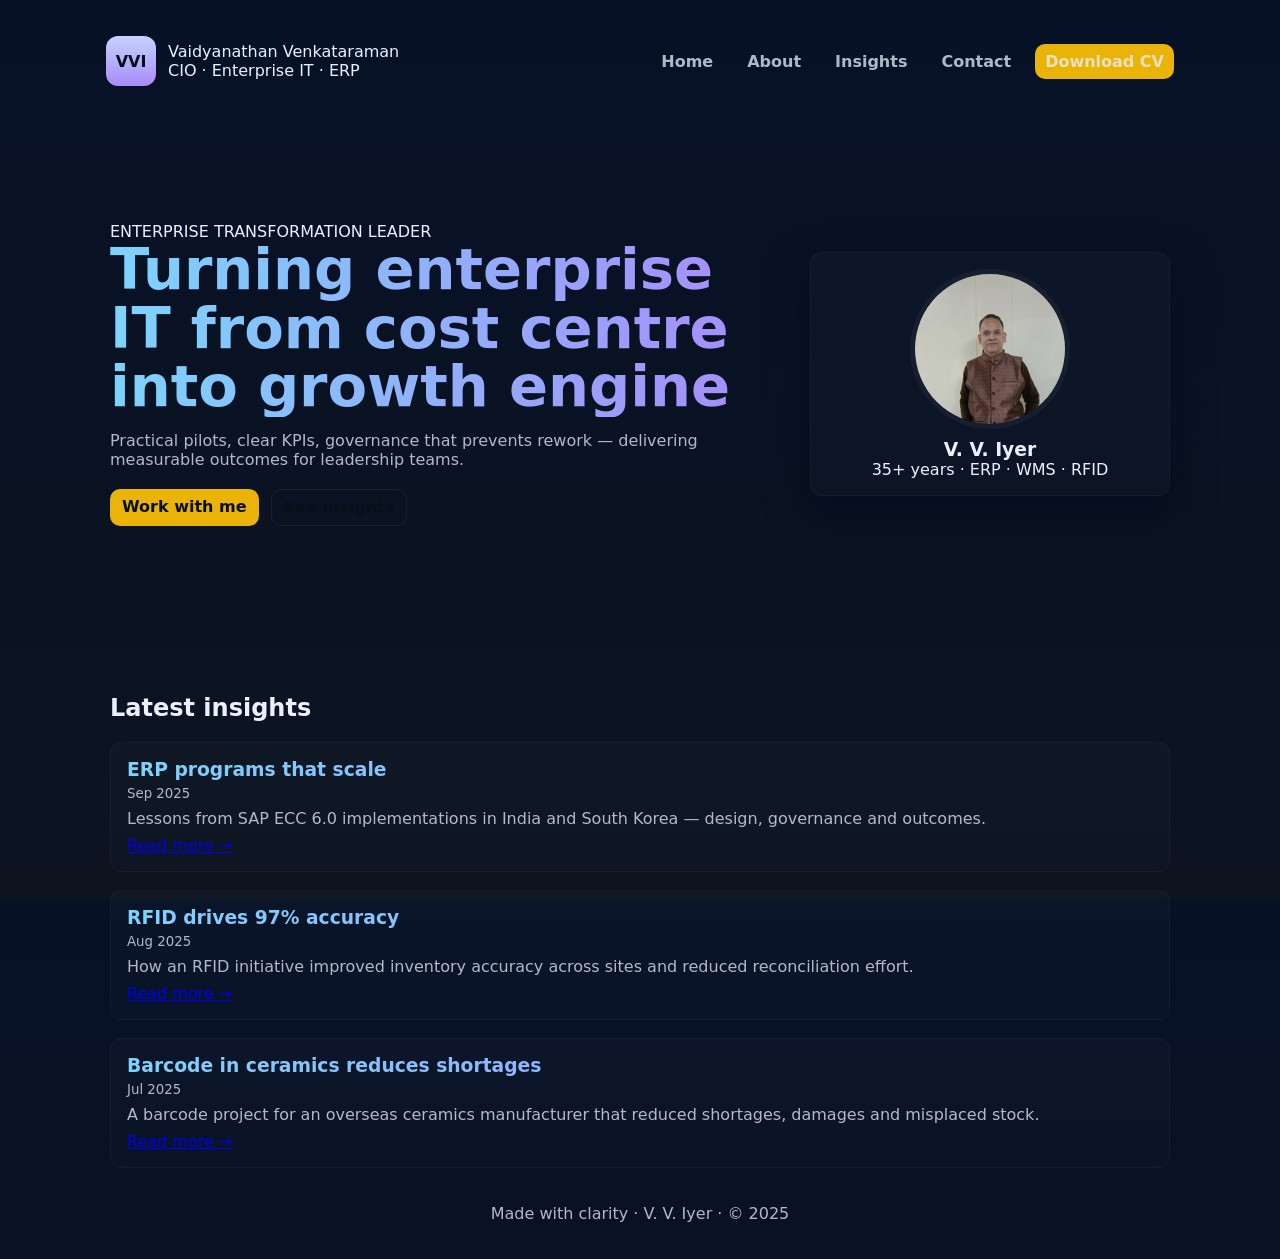
==== commit ac35db65: "1" ====
--- a/index.html
+++ b/index.html
@@ -1,7 +1,7 @@
 
 <!doctype html>
 <html lang="en"><head><meta charset="utf-8"/><meta name="viewport" content="width=device-width,initial-scale=1"/><title>V. V. Iyer — Enterprise IT</title>
-<link rel="stylesheet" href="/style.css?v=1"/></head><body>
+<link rel="stylesheet" href="/style.css?v=2"/></head><body>
 <header class="header"><div class="header-inner container"><div class="brand"><div class="logo">VVI</div><div class="brand-text"><div class="name">Vaidyanathan Venkataraman</div><div class="muted">CIO · Enterprise IT · ERP</div></div></div>
 <nav class="nav"><a href="/index.html">Home</a><a href="/about.html">About</a><a href="/insights.html">Insights</a><a href="/contact.html">Contact</a><a class="cta" href="/assets/VVI-CV.pdf">Download CV</a></nav>
 <button class="hamburger" aria-label="open menu">☰</button></div></header>
@@ -11,6 +11,6 @@
 <p class="hero-sub">Practical pilots, clear KPIs, governance that prevents rework — delivering measurable outcomes for leadership teams.</p>
 <div class="cta-row"><a class="cta" href="/contact.html">Work with me</a><a class="cta" href="/insights.html" style="background:transparent;border:1px solid rgba(255,255,255,0.06)">See insights</a></div>
 </div><aside class="hero-right"><div class="portrait-card card"><div class="portrait"><img src="/assets/profile-face.webp" alt="VV Iyer"></div><h3 style="margin-top:8px">V. V. Iyer</h3><p class="muted">35+ years · ERP · WMS · RFID</p></div></aside></section>
-<section><h2 style="margin-top:32px">Latest insights</h2><div class="insights-list"><div class="blog card"><h3>ERP programs that scale</h3><small>Sep 2025</small><p>Lessons from SAP ECC 6.0 implementations in India and South Korea — designing pilots that deliver measurable ROI.</p><a href="#">Read more →</a></div><div class="blog card"><h3>RFID drives 97% accuracy</h3><small>Aug 2025</small><p>How an RFID program improved inventory accuracy to 97% and cut reconciliation time for supply chain teams.</p><a href="#">Read more →</a></div><div class="blog card"><h3>Barcode in ceramics reduces shortages</h3><small>Jul 2025</small><p>A barcode project for an overseas ceramics manufacturer that reduced shortages, damages and misplaced stock.</p><a href="#">Read more →</a></div></div></section></main>
+<section><h2 style="margin-top:32px">Latest insights</h2><div class="insights-list"><div class="blog card"><h3>ERP programs that scale</h3><small>Sep 2025</small><p>Lessons from SAP ECC 6.0 implementations in India and South Korea — design, governance and outcomes.</p><a href="#">Read more →</a></div><div class="blog card"><h3>RFID drives 97% accuracy</h3><small>Aug 2025</small><p>How an RFID initiative improved inventory accuracy across sites and reduced reconciliation effort.</p><a href="#">Read more →</a></div><div class="blog card"><h3>Barcode in ceramics reduces shortages</h3><small>Jul 2025</small><p>A barcode project for an overseas ceramics manufacturer that reduced shortages, damages and misplaced stock.</p><a href="#">Read more →</a></div></div></section></main>
 <footer class="footer container">Made with clarity · V. V. Iyer · © 2025</footer>
-<script src="/main.js?v=1"></script></body></html>
+<script src="/main.js?v=2"></script></body></html>
--- a/style.css
+++ b/style.css
@@ -46,11 +46,12 @@
 /* Footer */
 .footer{padding:36px 0;color:var(--muted);text-align:center}
 
-/* Responsive */
+/* Responsive and mobile nav open rules */
 @media(max-width:900px){
   .hero{grid-template-columns:1fr;gap:28px;padding:36px 0}
   .about-grid{grid-template-columns:1fr}
-  .nav{display:none}
+  .nav{display:none;position:fixed;top:68px;right:16px;background:rgba(6,8,12,0.98);padding:14px;border-radius:12px;flex-direction:column;gap:12px;z-index:1400;max-width:80%}
+  .nav.open{display:flex}
   .hamburger{display:inline-flex}
   .portrait{width:140px;height:140px}
 }
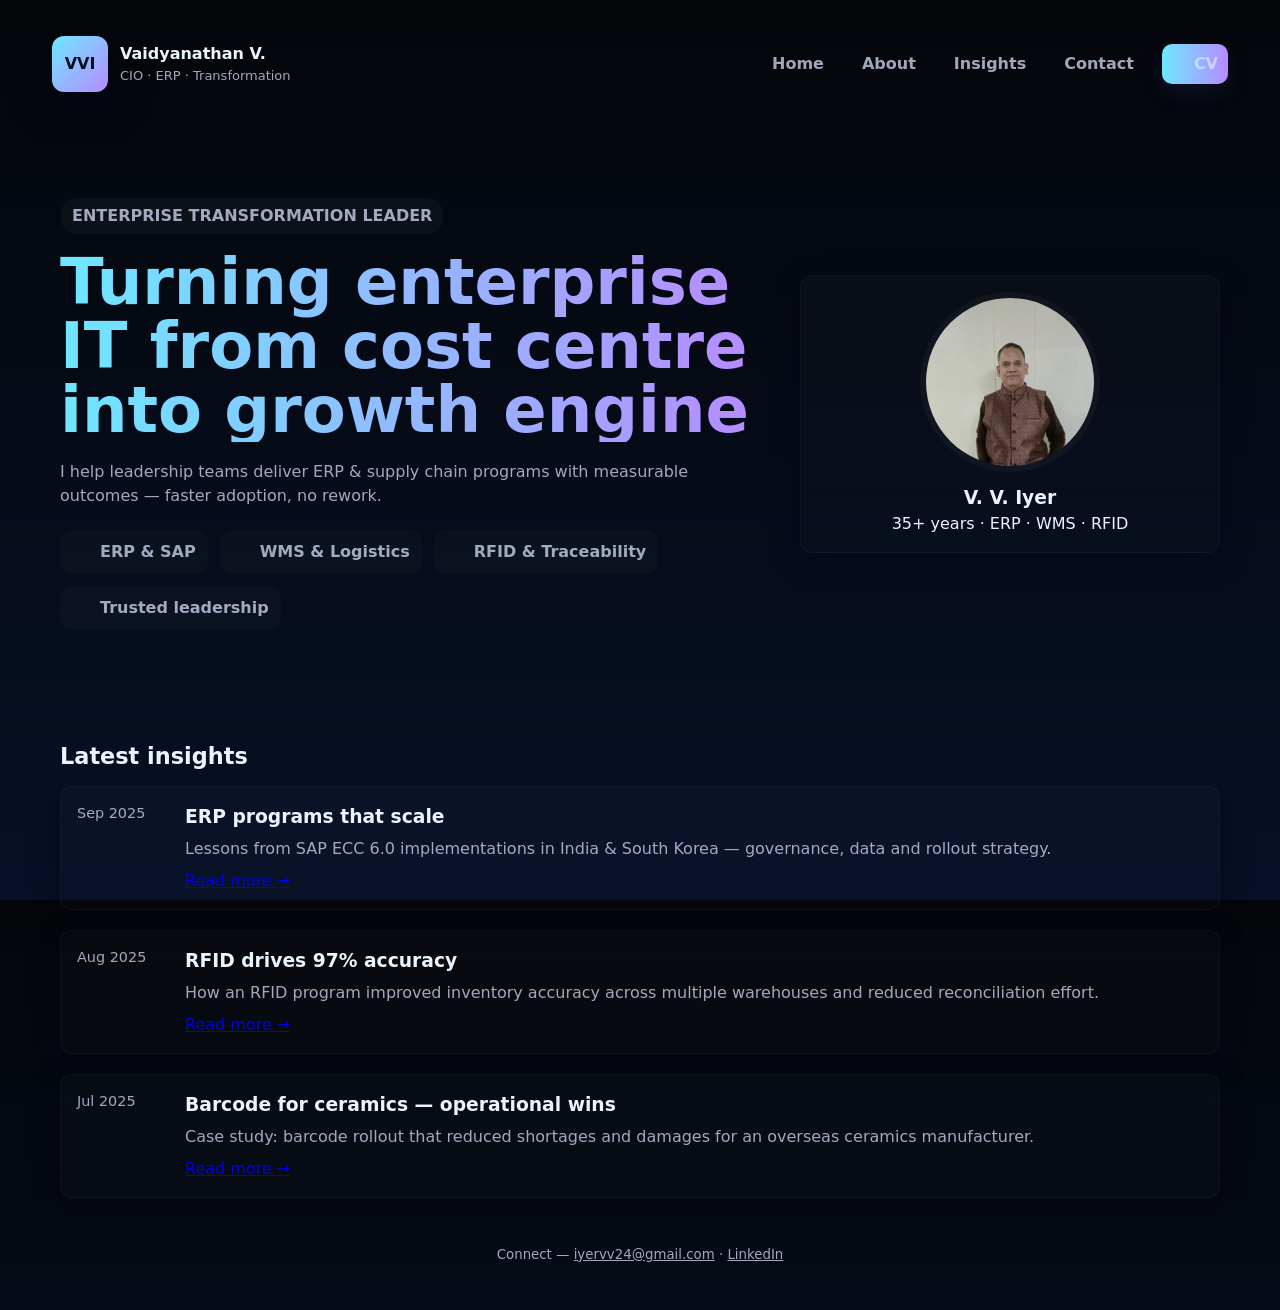
==== commit c8980fa4: "2" ====
--- a/index.html
+++ b/index.html
@@ -1,16 +1,82 @@
 
-<!doctype html>
-<html lang="en"><head><meta charset="utf-8"/><meta name="viewport" content="width=device-width,initial-scale=1"/><title>V. V. Iyer — Enterprise IT</title>
-<link rel="stylesheet" href="/style.css?v=2"/></head><body>
-<header class="header"><div class="header-inner container"><div class="brand"><div class="logo">VVI</div><div class="brand-text"><div class="name">Vaidyanathan Venkataraman</div><div class="muted">CIO · Enterprise IT · ERP</div></div></div>
-<nav class="nav"><a href="/index.html">Home</a><a href="/about.html">About</a><a href="/insights.html">Insights</a><a href="/contact.html">Contact</a><a class="cta" href="/assets/VVI-CV.pdf">Download CV</a></nav>
-<button class="hamburger" aria-label="open menu">☰</button></div></header>
-<main class="container"><section class="hero"><div class="hero-left">
-<div class="hero-badge">ENTERPRISE TRANSFORMATION LEADER</div>
-<h1 class="hero-title">Turning enterprise IT from cost centre into growth engine</h1>
-<p class="hero-sub">Practical pilots, clear KPIs, governance that prevents rework — delivering measurable outcomes for leadership teams.</p>
-<div class="cta-row"><a class="cta" href="/contact.html">Work with me</a><a class="cta" href="/insights.html" style="background:transparent;border:1px solid rgba(255,255,255,0.06)">See insights</a></div>
-</div><aside class="hero-right"><div class="portrait-card card"><div class="portrait"><img src="/assets/profile-face.webp" alt="VV Iyer"></div><h3 style="margin-top:8px">V. V. Iyer</h3><p class="muted">35+ years · ERP · WMS · RFID</p></div></aside></section>
-<section><h2 style="margin-top:32px">Latest insights</h2><div class="insights-list"><div class="blog card"><h3>ERP programs that scale</h3><small>Sep 2025</small><p>Lessons from SAP ECC 6.0 implementations in India and South Korea — design, governance and outcomes.</p><a href="#">Read more →</a></div><div class="blog card"><h3>RFID drives 97% accuracy</h3><small>Aug 2025</small><p>How an RFID initiative improved inventory accuracy across sites and reduced reconciliation effort.</p><a href="#">Read more →</a></div><div class="blog card"><h3>Barcode in ceramics reduces shortages</h3><small>Jul 2025</small><p>A barcode project for an overseas ceramics manufacturer that reduced shortages, damages and misplaced stock.</p><a href="#">Read more →</a></div></div></section></main>
-<footer class="footer container">Made with clarity · V. V. Iyer · © 2025</footer>
+<!doctype html><html lang="en"><head><meta charset="utf-8"/><meta name="viewport" content="width=device-width,initial-scale=1"/>
+<title>V. V. Iyer — Enterprise IT & Transformation</title>
+<meta name="description" content="V. V. Iyer — Enterprise IT leader. ERP, WMS, RFID and transformation delivery with measurable outcomes.">
+<link rel="stylesheet" href="/style.css?v=2"></head><body>
+<!-- SVG icons sprite -->
+<div style="position:absolute;left:-9999px;visibility:hidden" aria-hidden="true">
+<svg xmlns="http://www.w3.org/2000/svg" style="display:none">
+  <symbol id="icon-linkedin" viewBox="0 0 24 24"><path fill="currentColor" d="M4.98 3.5C4.98 4.88 3.88 6 2.5 6S0 4.88 0 3.5 1.12 1 2.5 1s2.48 1.12 2.48 2.5zM0 8.98h5v15H0v-15zm7.5 0h4.8v2.05h.07c.67-1.27 2.31-2.6 4.75-2.6 5.08 0 6.02 3.34 6.02 7.68v8.87h-5V17.5c0-2.49-.04-5.68-3.46-5.68-3.47 0-4 2.7-4 5.48v6.68h-5v-15z"/></symbol>
+  <symbol id="icon-mail" viewBox="0 0 24 24"><path fill="currentColor" d="M20 4H4c-1.1 0-2 .9-2 2v12c0 1.1.9 2 2 2h16c1.1 0 2-.9 2-2V6c0-1.1-.9-2-2-2zm0 4l-8 5-8-5V6l8 5 8-5v2z"/></symbol>
+  <symbol id="icon-cv" viewBox="0 0 24 24"><path fill="currentColor" d="M14 2H6c-1.1 0-2 .9-2 2v16c0 1.1.9 2 2 2h12c1.1 0 2-.9 2-2V8l-6-6zm1 7V3.5L20.5 9H15zM8 12h8v2H8v-2zm0 4h8v2H8v-2z"/></symbol>
+  <symbol id="icon-erp" viewBox="0 0 24 24"><path fill="currentColor" d="M3 3h18v4H3V3zm0 6h12v12H3V9zm14 0h4v12h-4V9z"/></symbol>
+  <symbol id="icon-wms" viewBox="0 0 24 24"><path fill="currentColor" d="M12 2L1 7l11 5 9-4.09V17h2V7L12 2z"/></symbol>
+  <symbol id="icon-rfid" viewBox="0 0 24 24"><path fill="currentColor" d="M12 3C7.03 3 3 7.03 3 12s4.03 9 9 9 9-4.03 9-9-4.03-9-9-9zm.5 5.5v5l4.5 2.7-.75 1.23L11 14V8h1.5z"/></symbol>
+</svg>
+</div>
+
+<header class="header">
+  <div class="header-inner container">
+    <div class="brand">
+      <div class="logo">VVI</div>
+      <div class="brand-text"><div class="name">Vaidyanathan V.</div><div class="muted">CIO · ERP · Transformation</div></div>
+    </div>
+    <nav class="nav" role="navigation" aria-label="Main navigation">
+      <a href="/index.html">Home</a>
+      <a href="/about.html">About</a>
+      <a href="/insights.html">Insights</a>
+      <a href="/contact.html">Contact</a>
+      <a class="cta" href="/assets/VVI-CV.pdf" target="_blank" rel="noopener"><svg width="16" height="16" style="vertical-align:middle;margin-right:6px"><use href="/assets/icons.svg#icon-cv"></use></svg>CV</a>
+    </nav>
+    <button class="hamburger" aria-label="Open menu" aria-expanded="false">☰</button>
+  </div>
+</header>
+
+<main class="container">
+  <section class="hero">
+    <div class="hero-left">
+      <div class="eyebrow">ENTERPRISE TRANSFORMATION LEADER</div>
+      <h1 class="hero-title">Turning enterprise IT from cost centre into growth engine</h1>
+      <p class="hero-sub">I help leadership teams deliver ERP & supply chain programs with measurable outcomes — faster adoption, no rework.</p>
+      <div class="features">
+        <div class="feature"><svg width="18" height="18"><use href="/assets/icons.svg#icon-erp"></use></svg> ERP & SAP</div>
+        <div class="feature"><svg width="18" height="18"><use href="/assets/icons.svg#icon-wms"></use></svg> WMS & Logistics</div>
+        <div class="feature"><svg width="18" height="18"><use href="/assets/icons.svg#icon-rfid"></use></svg> RFID & Traceability</div>
+        <div class="feature"><svg width="18" height="18"><use href="/assets/icons.svg#icon-linkedin"></use></svg> Trusted leadership</div>
+      </div>
+    </div>
+    <aside>
+      <div class="portrait-card card">
+        <div class="portrait"><img src="/assets/profile-face.webp" alt="V V Iyer"></div>
+        <h3 style="margin-top:8px">V. V. Iyer</h3>
+        <p class="muted">35+ years · ERP · WMS · RFID</p>
+      </div>
+    </aside>
+  </section>
+
+  <section class="section">
+    <h2>Latest insights</h2>
+    <div class="insights-list">
+      <div class="blog-item card">
+        <div class="meta">Sep 2025</div>
+        <div class="body"><h3>ERP programs that scale</h3><p>Lessons from SAP ECC 6.0 implementations in India & South Korea — governance, data and rollout strategy.</p><a href="#">Read more →</a></div>
+      </div>
+      <div class="blog-item card">
+        <div class="meta">Aug 2025</div>
+        <div class="body"><h3>RFID drives 97% accuracy</h3><p>How an RFID program improved inventory accuracy across multiple warehouses and reduced reconciliation effort.</p><a href="#">Read more →</a></div>
+      </div>
+      <div class="blog-item card">
+        <div class="meta">Jul 2025</div>
+        <div class="body"><h3>Barcode for ceramics — operational wins</h3><p>Case study: barcode rollout that reduced shortages and damages for an overseas ceramics manufacturer.</p><a href="#">Read more →</a></div>
+      </div>
+    </div>
+  </section>
+</main>
+
+<footer class="footer">
+  <div class="container">
+    <small>Connect — <a href="mailto:iyervv24@gmail.com" style="color:var(--muted)">iyervv24@gmail.com</a> · <a href="https://www.linkedin.com/in/iyervv24" target="_blank" rel="noopener" style="color:var(--muted)">LinkedIn</a></small>
+  </div>
+</footer>
+
 <script src="/main.js?v=2"></script></body></html>
--- a/style.css
+++ b/style.css
@@ -1,57 +1,72 @@
 
 :root{
-  --bg1:#071126; --bg2:#0d1420; --muted:rgba(234,240,255,0.75);
-  --accent1:#7dd3fc; --accent2:#a78bfa; --cta:linear-gradient(90deg,#60a5fa,#7c3aed);
-  --maxw:1100px; --nav-h:76px;
+  --bg1:#04060a; --bg2:#071026; --muted:rgba(220,230,255,0.72);
+  --accent1:#6ee7ff; --accent2:#b78bff; --glass: rgba(255,255,255,0.03);
+  --maxw:1200px; --nav-h:72px;
+  --radius:14px;
+  --shadow: 0 12px 40px rgba(2,6,23,0.6);
+  font-family: Inter, system-ui, -apple-system, "Segoe UI", Roboto, "Helvetica Neue", Arial;
 }
 *{box-sizing:border-box;margin:0;padding:0}
 html,body{height:100%}
-body{font-family:Inter,system-ui,-apple-system; background:linear-gradient(180deg,var(--bg1),var(--bg2)); color:#eaf0ff; -webkit-font-smoothing:antialiased;}
+body{
+  background: linear-gradient(180deg,var(--bg1),var(--bg2));
+  color: #eaf4ff;
+  -webkit-font-smoothing:antialiased;
+  line-height:1.5;
+  overflow-x:hidden;
+}
 .container{max-width:var(--maxw);margin:0 auto;padding:0 20px}
 .header{position:sticky;top:18px;z-index:1200;padding:8px}
-.header-inner{display:flex;align-items:center;justify-content:space-between;padding:10px 16px;background:transparent;gap:18px}
+.header-inner{display:flex;align-items:center;justify-content:space-between;gap:18px;padding:10px 12px;background:transparent}
 .brand{display:flex;align-items:center;gap:12px}
-.logo{width:50px;height:50px;border-radius:12px;background:linear-gradient(180deg,#c7d2fe,#a78bfa);display:flex;align-items:center;justify-content:center;font-weight:800;color:#02111a}
-.nav{display:flex;gap:14px;align-items:center}
-.nav a{color:var(--muted);text-decoration:none;padding:8px 10px;border-radius:10px;font-weight:600}
-.nav a:hover{color:#fff;transform:translateY(-2px)}
-.cta{background:#eab308;color:#071018;padding:8px 12px;border-radius:10px;font-weight:700;text-decoration:none}
+.logo{width:56px;height:56px;border-radius:12px;background:linear-gradient(135deg,var(--accent1),var(--accent2));display:flex;align-items:center;justify-content:center;color:#021020;font-weight:800;box-shadow:var(--shadow)}
+.brand-text .name{font-weight:700}
+.brand-text .muted{color:var(--muted);font-size:13px}
+.nav{display:flex;gap:18px;align-items:center}
+.nav a{color:var(--muted);text-decoration:none;padding:8px 10px;border-radius:10px;font-weight:600;transition:all .18s}
+.nav a:hover{color:#fff;transform:translateY(-3px)}
+.cta{background:linear-gradient(90deg,var(--accent1),var(--accent2));padding:8px 14px;border-radius:10px;color:#021026;font-weight:800;text-decoration:none;box-shadow:0 8px 24px rgba(99,102,241,0.12)}
 .hamburger{display:none;background:transparent;border:0;color:#fff;font-size:20px;padding:8px}
 
-/* HERO */
-.hero{display:grid;grid-template-columns:1fr 360px;gap:36px;align-items:center;padding:64px 0;min-height:64vh}
-.hero-title{font-size:clamp(2rem,5.5vw,3.6rem);font-weight:800;line-height:1.02;background:linear-gradient(90deg,var(--accent1),var(--accent2));-webkit-background-clip:text;-webkit-text-fill-color:transparent;margin-bottom:14px}
-.hero-sub{color:var(--muted);margin-bottom:20px}
-.cta-row{display:flex;gap:12px}
+/* Hero */
+.hero{display:grid;grid-template-columns:1fr 420px;gap:40px;align-items:center;padding:72px 0 40px;min-height:68vh}
+.hero-left .eyebrow{display:inline-block;background:rgba(255,255,255,0.03);padding:6px 12px;border-radius:999px;color:var(--muted);font-weight:700;margin-bottom:16px}
+.hero-title{font-size:clamp(2.4rem,6vw,4rem);font-weight:900;line-height:1; background:linear-gradient(90deg,var(--accent1),var(--accent2)); -webkit-background-clip:text; -webkit-text-fill-color:transparent;margin-bottom:18px}
+.hero-sub{color:var(--muted);margin-bottom:22px}
+.features{display:flex;gap:12px;flex-wrap:wrap;margin-top:14px}
+.feature{display:flex;gap:10px;align-items:center;background:rgba(255,255,255,0.02);padding:10px 12px;border-radius:12px;color:var(--muted);font-weight:600}
 
-/* Portrait card */
-.portrait-card{background:linear-gradient(180deg,rgba(255,255,255,0.02),rgba(255,255,255,0.01));padding:18px;border-radius:16px;text-align:center;border:1px solid rgba(255,255,255,0.03);box-shadow:0 18px 40px rgba(2,6,23,0.5)}
-.portrait{width:160px;height:160px;border-radius:50%;overflow:hidden;margin:0 auto 10px;border:5px solid rgba(255,255,255,0.04)}
+/* portrait card */
+.portrait-card{background:linear-gradient(180deg,rgba(255,255,255,0.02),rgba(255,255,255,0.01));padding:20px;border-radius:18px;border:1px solid rgba(255,255,255,0.03);box-shadow:var(--shadow);text-align:center}
+.portrait{width:180px;height:180px;border-radius:50%;overflow:hidden;margin:0 auto 12px;border:6px solid rgba(255,255,255,0.03)}
 .portrait img{width:100%;height:100%;object-fit:cover;display:block}
 
-/* Insights list */
-.insights-list{display:flex;flex-direction:column;gap:18px;margin-top:20px}
-.blog{background:linear-gradient(180deg,rgba(255,255,255,0.02),rgba(255,255,255,0.01));padding:16px;border-radius:12px;border:1px solid rgba(255,255,255,0.03)}
-.blog h3{margin-bottom:6px;background:linear-gradient(90deg,var(--accent1),var(--accent2));-webkit-background-clip:text;-webkit-text-fill-color:transparent}
-.blog small{color:var(--muted);display:block;margin-bottom:8px}
-.blog p{color:var(--muted);margin-bottom:8px}
+/* sections */
+.section{margin-top:36px}
+.section h2{font-size:1.4rem;margin-bottom:12px}
+.card{background:linear-gradient(180deg,rgba(255,255,255,0.02),rgba(255,255,255,0.01));padding:16px;border-radius:12px;border:1px solid rgba(255,255,255,0.03);box-shadow:0 10px 30px rgba(2,6,23,0.35)}
 
-/* About */
-.about-grid{display:grid;grid-template-columns:1fr 320px;gap:28px;align-items:start;margin-top:18px}
-.card{background:linear-gradient(180deg,rgba(255,255,255,0.02),rgba(255,255,255,0.01));padding:16px;border-radius:12px;border:1px solid rgba(255,255,255,0.03)}
+/* insights list vertical */
+.insights-list{display:flex;flex-direction:column;gap:20px}
+.blog-item{display:flex;gap:16px;align-items:flex-start}
+.blog-item .meta{min-width:92px;color:var(--muted);font-size:0.9rem}
+.blog-item .body h3{margin-bottom:6px}
+.blog-item .body p{color:var(--muted);margin-bottom:8px}
 
-/* Contact form */
-.form input,.form textarea{width:100%;padding:10px;border-radius:8px;border:1px solid rgba(255,255,255,0.06);background:transparent;color:#eaf0ff;margin-bottom:12px}
+/* footer */
+.footer{padding:44px 0;color:var(--muted);text-align:center}
 
-/* Footer */
-.footer{padding:36px 0;color:var(--muted);text-align:center}
-
-/* Responsive and mobile nav open rules */
-@media(max-width:900px){
-  .hero{grid-template-columns:1fr;gap:28px;padding:36px 0}
-  .about-grid{grid-template-columns:1fr}
-  .nav{display:none;position:fixed;top:68px;right:16px;background:rgba(6,8,12,0.98);padding:14px;border-radius:12px;flex-direction:column;gap:12px;z-index:1400;max-width:80%}
+/* responsive */
+@media(max-width:960px){
+  .hero{grid-template-columns:1fr 320px;gap:28px}
+  .portrait{width:150px;height:150px}
+}
+@media(max-width:760px){
+  .nav{display:none;position:fixed;top:60px;right:12px;background:rgba(4,6,10,0.96);padding:14px;border-radius:12px;flex-direction:column;gap:10px;z-index:1500;max-width:86%}
   .nav.open{display:flex}
   .hamburger{display:inline-flex}
+  .hero{grid-template-columns:1fr;gap:26px;padding:34px 0}
   .portrait{width:140px;height:140px}
+  .blog-item{flex-direction:column}
 }
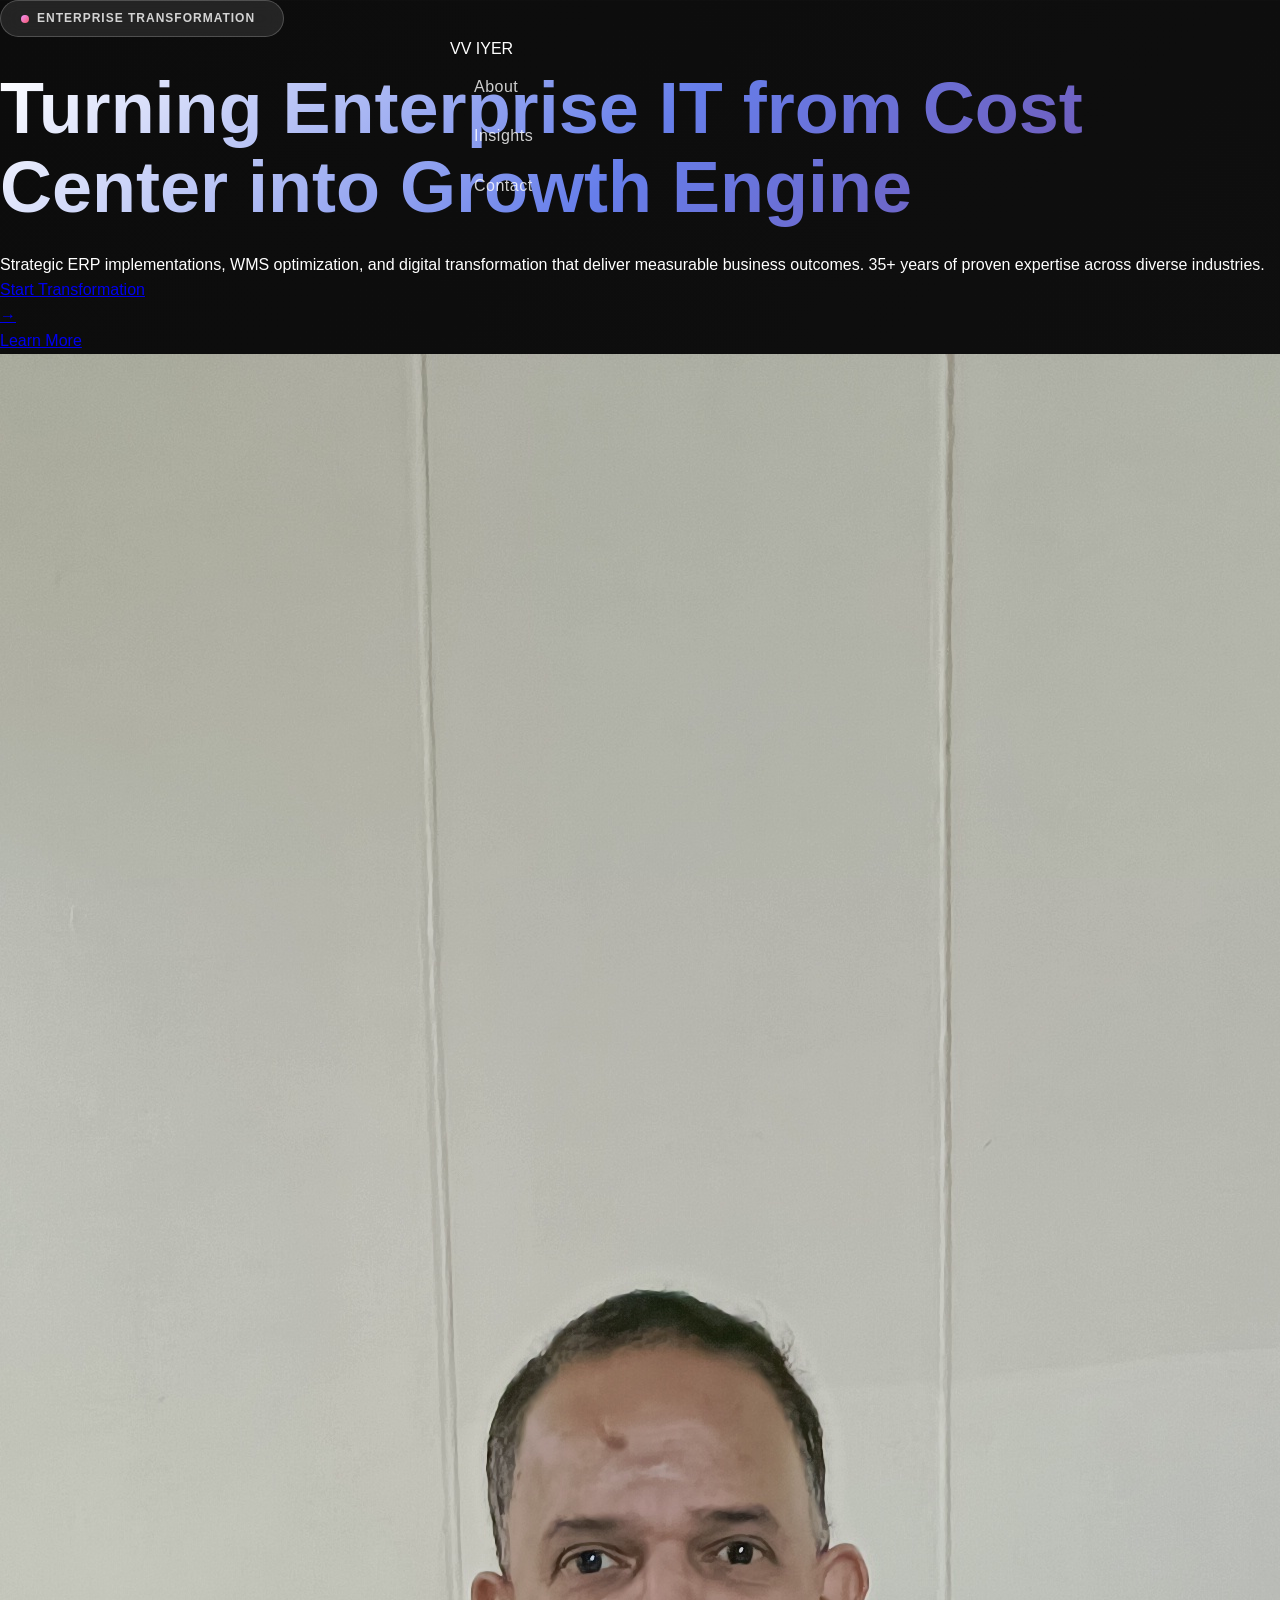
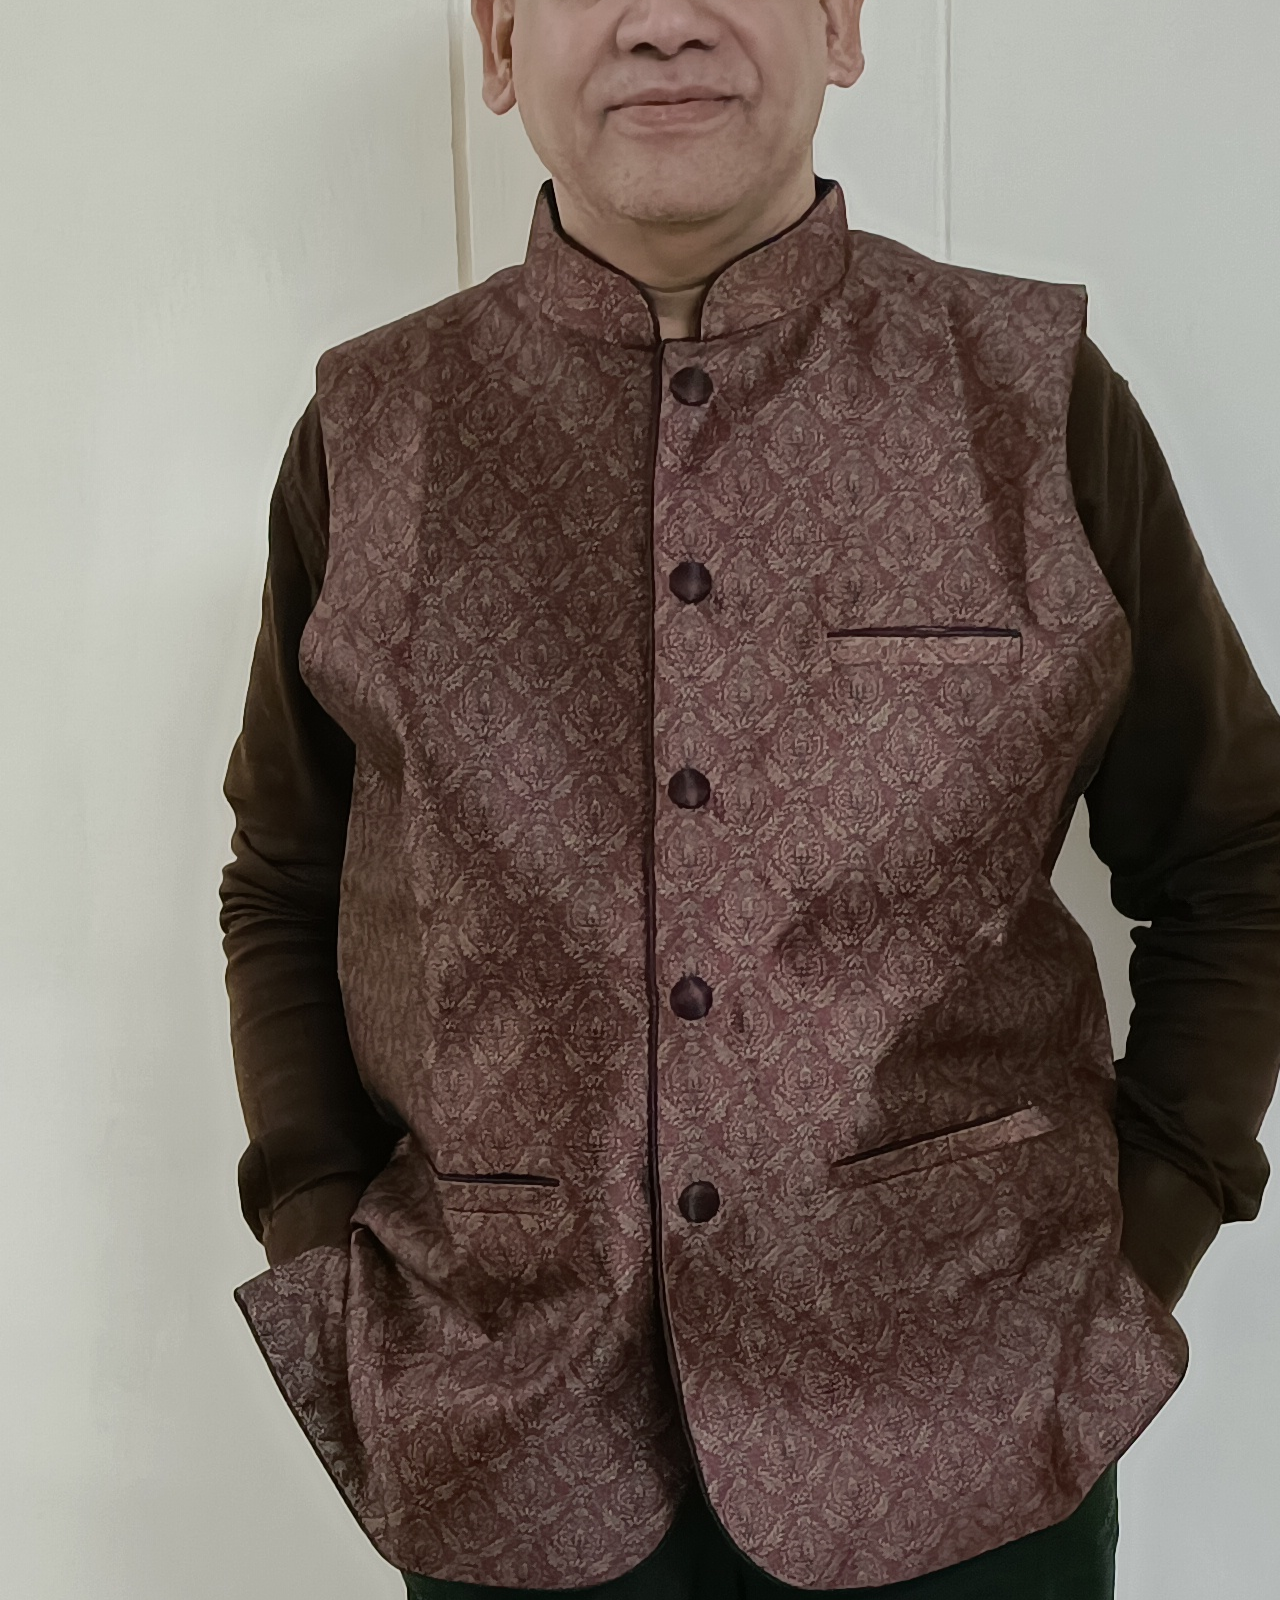
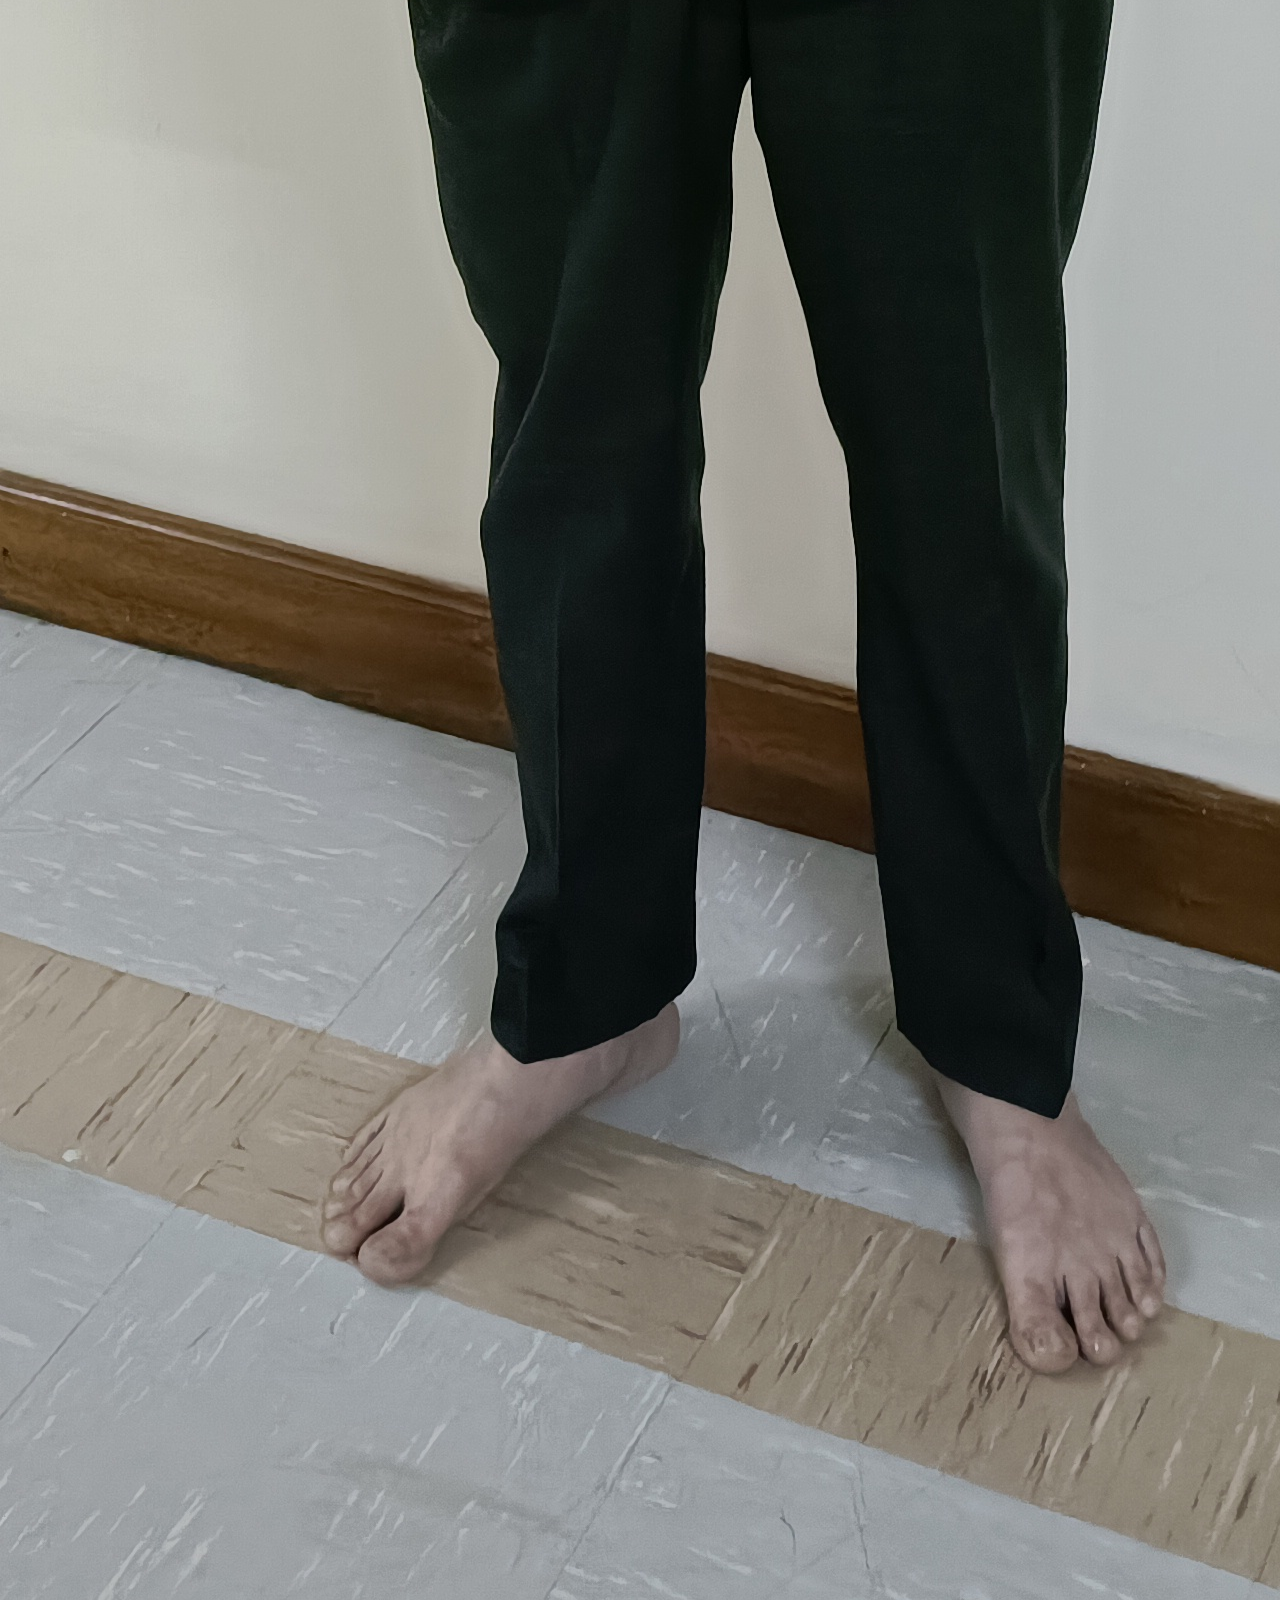
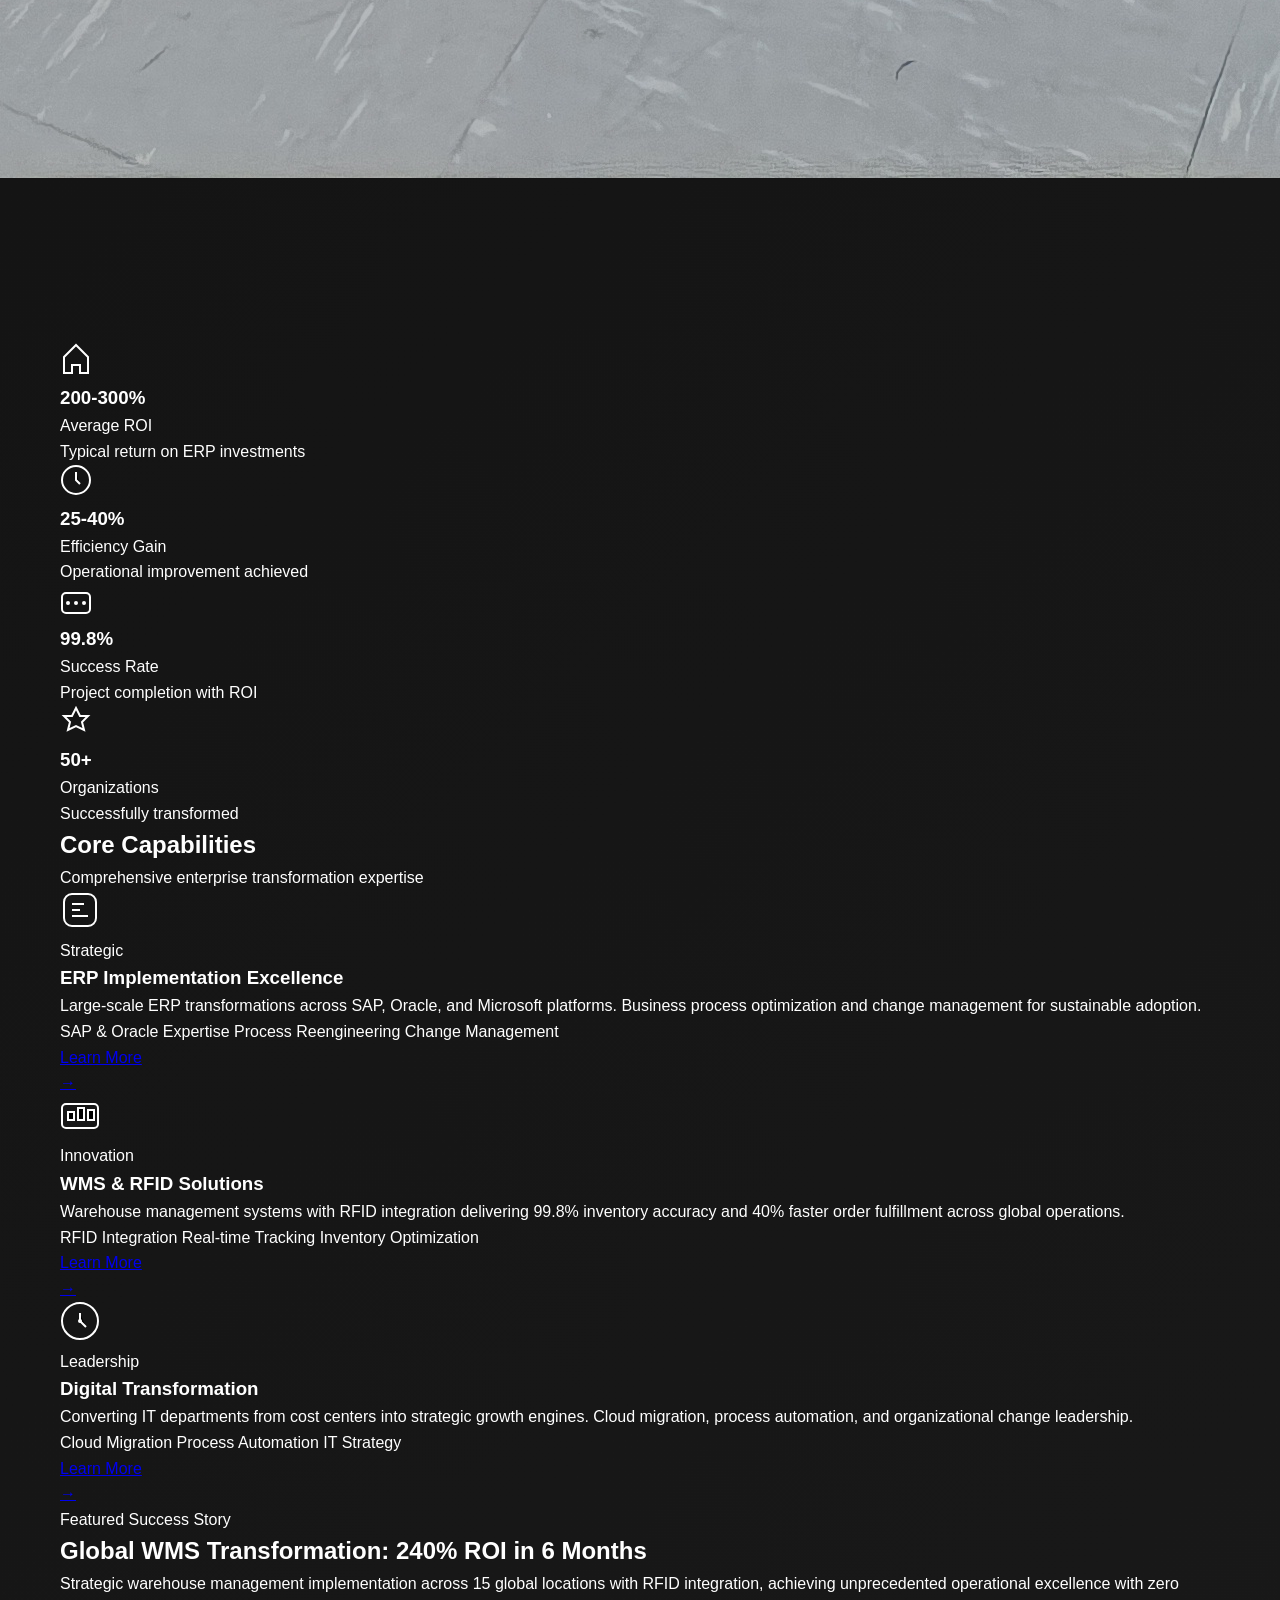
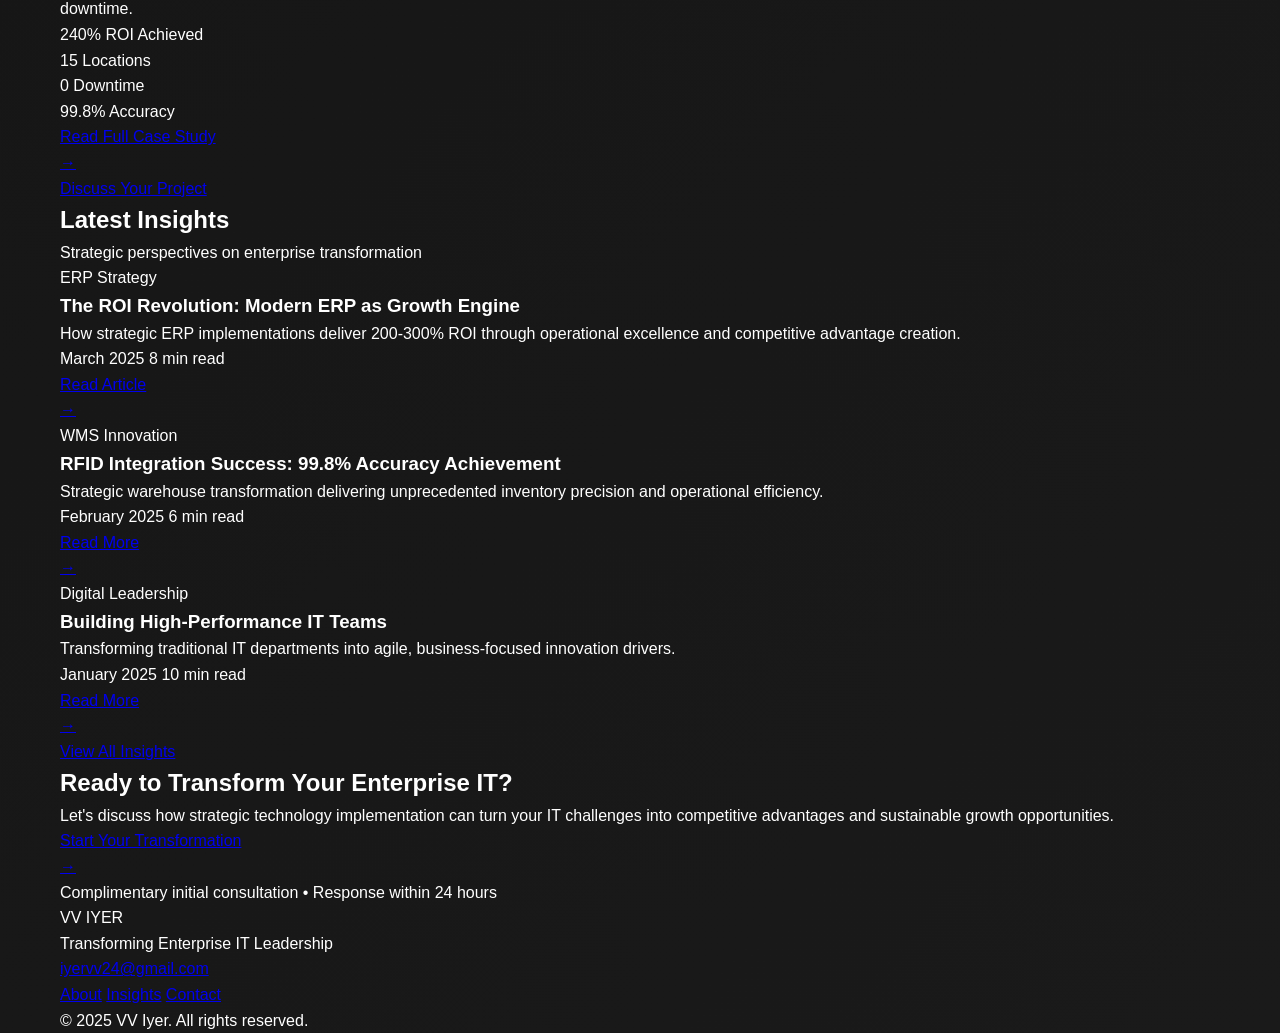
==== commit 0000027f: "2" ====
--- a/index.html
+++ b/index.html
@@ -1,82 +1,393 @@
-
-<!doctype html><html lang="en"><head><meta charset="utf-8"/><meta name="viewport" content="width=device-width,initial-scale=1"/>
-<title>V. V. Iyer — Enterprise IT & Transformation</title>
-<meta name="description" content="V. V. Iyer — Enterprise IT leader. ERP, WMS, RFID and transformation delivery with measurable outcomes.">
-<link rel="stylesheet" href="/style.css?v=2"></head><body>
-<!-- SVG icons sprite -->
-<div style="position:absolute;left:-9999px;visibility:hidden" aria-hidden="true">
-<svg xmlns="http://www.w3.org/2000/svg" style="display:none">
-  <symbol id="icon-linkedin" viewBox="0 0 24 24"><path fill="currentColor" d="M4.98 3.5C4.98 4.88 3.88 6 2.5 6S0 4.88 0 3.5 1.12 1 2.5 1s2.48 1.12 2.48 2.5zM0 8.98h5v15H0v-15zm7.5 0h4.8v2.05h.07c.67-1.27 2.31-2.6 4.75-2.6 5.08 0 6.02 3.34 6.02 7.68v8.87h-5V17.5c0-2.49-.04-5.68-3.46-5.68-3.47 0-4 2.7-4 5.48v6.68h-5v-15z"/></symbol>
-  <symbol id="icon-mail" viewBox="0 0 24 24"><path fill="currentColor" d="M20 4H4c-1.1 0-2 .9-2 2v12c0 1.1.9 2 2 2h16c1.1 0 2-.9 2-2V6c0-1.1-.9-2-2-2zm0 4l-8 5-8-5V6l8 5 8-5v2z"/></symbol>
-  <symbol id="icon-cv" viewBox="0 0 24 24"><path fill="currentColor" d="M14 2H6c-1.1 0-2 .9-2 2v16c0 1.1.9 2 2 2h12c1.1 0 2-.9 2-2V8l-6-6zm1 7V3.5L20.5 9H15zM8 12h8v2H8v-2zm0 4h8v2H8v-2z"/></symbol>
-  <symbol id="icon-erp" viewBox="0 0 24 24"><path fill="currentColor" d="M3 3h18v4H3V3zm0 6h12v12H3V9zm14 0h4v12h-4V9z"/></symbol>
-  <symbol id="icon-wms" viewBox="0 0 24 24"><path fill="currentColor" d="M12 2L1 7l11 5 9-4.09V17h2V7L12 2z"/></symbol>
-  <symbol id="icon-rfid" viewBox="0 0 24 24"><path fill="currentColor" d="M12 3C7.03 3 3 7.03 3 12s4.03 9 9 9 9-4.03 9-9-4.03-9-9-9zm.5 5.5v5l4.5 2.7-.75 1.23L11 14V8h1.5z"/></symbol>
-</svg>
-</div>
-
-<header class="header">
-  <div class="header-inner container">
-    <div class="brand">
-      <div class="logo">VVI</div>
-      <div class="brand-text"><div class="name">Vaidyanathan V.</div><div class="muted">CIO · ERP · Transformation</div></div>
-    </div>
-    <nav class="nav" role="navigation" aria-label="Main navigation">
-      <a href="/index.html">Home</a>
-      <a href="/about.html">About</a>
-      <a href="/insights.html">Insights</a>
-      <a href="/contact.html">Contact</a>
-      <a class="cta" href="/assets/VVI-CV.pdf" target="_blank" rel="noopener"><svg width="16" height="16" style="vertical-align:middle;margin-right:6px"><use href="/assets/icons.svg#icon-cv"></use></svg>CV</a>
+<!DOCTYPE html>
+<html lang="en">
+<head>
+    <meta charset="UTF-8">
+    <meta name="viewport" content="width=device-width, initial-scale=1.0">
+    <title>VV Iyer | Enterprise IT Transformation Leader</title>
+    <meta name="description" content="35+ years of ERP implementations, WMS optimization, and enterprise transformation. Turning IT departments from cost centers into growth engines.">
+    <link rel="stylesheet" href="css/style.css">
+    <link rel="preconnect" href="https://fonts.googleapis.com">
+    <link rel="preconnect" href="https://fonts.gstatic.com" crossorigin>
+    <link href="https://fonts.googleapis.com/css2?family=Space+Grotesk:wght@300;400;500;600;700&display=swap" rel="stylesheet">
+</head>
+<body>
+    <div class="grain-overlay"></div>
+    <div class="scroll-progress"></div>
+
+    <!-- Navigation -->
+    <nav class="navbar">
+        <div class="nav-container">
+            <div class="nav-logo">
+                <span class="logo-text">VV IYER</span>
+            </div>
+            <div class="nav-menu">
+                <a href="about.html" class="nav-link">About</a>
+                <a href="insights.html" class="nav-link">Insights</a>
+                <a href="contact.html" class="nav-link">Contact</a>
+            </div>
+        </div>
     </nav>
-    <button class="hamburger" aria-label="Open menu" aria-expanded="false">☰</button>
-  </div>
-</header>
-
-<main class="container">
-  <section class="hero">
-    <div class="hero-left">
-      <div class="eyebrow">ENTERPRISE TRANSFORMATION LEADER</div>
-      <h1 class="hero-title">Turning enterprise IT from cost centre into growth engine</h1>
-      <p class="hero-sub">I help leadership teams deliver ERP & supply chain programs with measurable outcomes — faster adoption, no rework.</p>
-      <div class="features">
-        <div class="feature"><svg width="18" height="18"><use href="/assets/icons.svg#icon-erp"></use></svg> ERP & SAP</div>
-        <div class="feature"><svg width="18" height="18"><use href="/assets/icons.svg#icon-wms"></use></svg> WMS & Logistics</div>
-        <div class="feature"><svg width="18" height="18"><use href="/assets/icons.svg#icon-rfid"></use></svg> RFID & Traceability</div>
-        <div class="feature"><svg width="18" height="18"><use href="/assets/icons.svg#icon-linkedin"></use></svg> Trusted leadership</div>
-      </div>
-    </div>
-    <aside>
-      <div class="portrait-card card">
-        <div class="portrait"><img src="/assets/profile-face.webp" alt="V V Iyer"></div>
-        <h3 style="margin-top:8px">V. V. Iyer</h3>
-        <p class="muted">35+ years · ERP · WMS · RFID</p>
-      </div>
-    </aside>
-  </section>
-
-  <section class="section">
-    <h2>Latest insights</h2>
-    <div class="insights-list">
-      <div class="blog-item card">
-        <div class="meta">Sep 2025</div>
-        <div class="body"><h3>ERP programs that scale</h3><p>Lessons from SAP ECC 6.0 implementations in India & South Korea — governance, data and rollout strategy.</p><a href="#">Read more →</a></div>
-      </div>
-      <div class="blog-item card">
-        <div class="meta">Aug 2025</div>
-        <div class="body"><h3>RFID drives 97% accuracy</h3><p>How an RFID program improved inventory accuracy across multiple warehouses and reduced reconciliation effort.</p><a href="#">Read more →</a></div>
-      </div>
-      <div class="blog-item card">
-        <div class="meta">Jul 2025</div>
-        <div class="body"><h3>Barcode for ceramics — operational wins</h3><p>Case study: barcode rollout that reduced shortages and damages for an overseas ceramics manufacturer.</p><a href="#">Read more →</a></div>
-      </div>
-    </div>
-  </section>
-</main>
-
-<footer class="footer">
-  <div class="container">
-    <small>Connect — <a href="mailto:iyervv24@gmail.com" style="color:var(--muted)">iyervv24@gmail.com</a> · <a href="https://www.linkedin.com/in/iyervv24" target="_blank" rel="noopener" style="color:var(--muted)">LinkedIn</a></small>
-  </div>
-</footer>
-
-<script src="/main.js?v=2"></script></body></html>
+
+    <!-- Hero Section -->
+    <section class="hero">
+        <div class="hero-container">
+            <div class="hero-content">
+                <div class="hero-badge">
+                    <span class="badge-text">ENTERPRISE TRANSFORMATION</span>
+                    <div class="badge-dot"></div>
+                </div>
+                
+                <h1 class="hero-title">
+                    <span class="title-line">Turning Enterprise IT</span>
+                    <span class="title-line highlight">from Cost Center</span>
+                    <span class="title-line">into Growth Engine</span>
+                </h1>
+                
+                <p class="hero-description">
+                    Strategic ERP implementations, WMS optimization, and digital transformation 
+                    that deliver measurable business outcomes. 35+ years of proven expertise 
+                    across diverse industries.
+                </p>
+                
+                <div class="hero-actions">
+                    <a href="contact.html" class="btn btn-primary">
+                        <span>Start Transformation</span>
+                        <div class="btn-arrow">→</div>
+                    </a>
+                    <a href="about.html" class="btn btn-secondary">
+                        <span>Learn More</span>
+                    </a>
+                </div>
+            </div>
+            
+            <div class="hero-visual">
+                <div class="profile-card">
+                    <div class="profile-image-container">
+                        <img src="images/vv-iyer-professional.jpg" alt="VV Iyer" class="profile-image" onerror="this.style.display='none'; this.nextElementSibling.style.display='flex';">
+                        <div class="profile-placeholder" style="display: none;">
+                            <span>VV</span>
+                        </div>
+                        <div class="profile-status">
+                            <div class="status-dot"></div>
+                            <span>Available</span>
+                        </div>
+                    </div>
+                    <div class="profile-info">
+                        <h3>VV Iyer</h3>
+                        <p>Enterprise IT Transformation Leader</p>
+                        <div class="profile-stats">
+                            <div class="stat">
+                                <span class="stat-number">35+</span>
+                                <span class="stat-label">Years</span>
+                            </div>
+                            <div class="stat">
+                                <span class="stat-number">100+</span>
+                                <span class="stat-label">Projects</span>
+                            </div>
+                            <div class="stat">
+                                <span class="stat-number">240%</span>
+                                <span class="stat-label">Avg ROI</span>
+                            </div>
+                        </div>
+                    </div>
+                </div>
+            </div>
+        </div>
+    </section>
+
+    <!-- Metrics Section -->
+    <section class="metrics">
+        <div class="container">
+            <div class="metrics-grid">
+                <div class="metric-item">
+                    <div class="metric-icon">
+                        <svg width="32" height="32" viewBox="0 0 32 32">
+                            <path d="M28 14L16 2L4 14v16h8v-8h8v8h8V14z" stroke="currentColor" stroke-width="2" fill="none"/>
+                        </svg>
+                    </div>
+                    <div class="metric-content">
+                        <h3 class="metric-number">200-300%</h3>
+                        <p class="metric-label">Average ROI</p>
+                        <span class="metric-description">Typical return on ERP investments</span>
+                    </div>
+                </div>
+                
+                <div class="metric-item">
+                    <div class="metric-icon">
+                        <svg width="32" height="32" viewBox="0 0 32 32">
+                            <circle cx="16" cy="16" r="14" stroke="currentColor" stroke-width="2" fill="none"/>
+                            <path d="M16 8v8l4 4" stroke="currentColor" stroke-width="2"/>
+                        </svg>
+                    </div>
+                    <div class="metric-content">
+                        <h3 class="metric-number">25-40%</h3>
+                        <p class="metric-label">Efficiency Gain</p>
+                        <span class="metric-description">Operational improvement achieved</span>
+                    </div>
+                </div>
+                
+                <div class="metric-item">
+                    <div class="metric-icon">
+                        <svg width="32" height="32" viewBox="0 0 32 32">
+                            <rect x="2" y="8" width="28" height="20" rx="4" stroke="currentColor" stroke-width="2" fill="none"/>
+                            <circle cx="8" cy="18" r="2" fill="currentColor"/>
+                            <circle cx="16" cy="18" r="2" fill="currentColor"/>
+                            <circle cx="24" cy="18" r="2" fill="currentColor"/>
+                        </svg>
+                    </div>
+                    <div class="metric-content">
+                        <h3 class="metric-number">99.8%</h3>
+                        <p class="metric-label">Success Rate</p>
+                        <span class="metric-description">Project completion with ROI</span>
+                    </div>
+                </div>
+                
+                <div class="metric-item">
+                    <div class="metric-icon">
+                        <svg width="32" height="32" viewBox="0 0 32 32">
+                            <path d="M16 2l4 8h8l-6 6l2 8l-8-4l-8 4l2-8l-6-6h8z" stroke="currentColor" stroke-width="2" fill="none"/>
+                        </svg>
+                    </div>
+                    <div class="metric-content">
+                        <h3 class="metric-number">50+</h3>
+                        <p class="metric-label">Organizations</p>
+                        <span class="metric-description">Successfully transformed</span>
+                    </div>
+                </div>
+            </div>
+        </div>
+    </section>
+
+    <!-- Services Section -->
+    <section class="services">
+        <div class="container">
+            <div class="section-header">
+                <h2 class="section-title">Core Capabilities</h2>
+                <p class="section-subtitle">Comprehensive enterprise transformation expertise</p>
+            </div>
+            
+            <div class="services-grid">
+                <div class="service-card">
+                    <div class="service-header">
+                        <div class="service-icon">
+                            <svg width="40" height="40" viewBox="0 0 40 40">
+                                <rect x="4" y="4" width="32" height="32" rx="8" stroke="currentColor" stroke-width="2" fill="none"/>
+                                <path d="M12 20h8m-8-6h12m-12 12h16" stroke="currentColor" stroke-width="2"/>
+                            </svg>
+                        </div>
+                        <div class="service-badge">Strategic</div>
+                    </div>
+                    <h3>ERP Implementation Excellence</h3>
+                    <p>Large-scale ERP transformations across SAP, Oracle, and Microsoft platforms. Business process optimization and change management for sustainable adoption.</p>
+                    <div class="service-features">
+                        <span>SAP & Oracle Expertise</span>
+                        <span>Process Reengineering</span>
+                        <span>Change Management</span>
+                    </div>
+                    <a href="about.html" class="service-link">
+                        <span>Learn More</span>
+                        <div class="link-arrow">→</div>
+                    </a>
+                </div>
+                
+                <div class="service-card">
+                    <div class="service-header">
+                        <div class="service-icon">
+                            <svg width="40" height="40" viewBox="0 0 40 40">
+                                <rect x="2" y="8" width="36" height="24" rx="4" stroke="currentColor" stroke-width="2" fill="none"/>
+                                <path d="M8 16h6v8h-6zm10-4h6v12h-6zm10 2h6v10h-6z" stroke="currentColor" stroke-width="2"/>
+                            </svg>
+                        </div>
+                        <div class="service-badge">Innovation</div>
+                    </div>
+                    <h3>WMS & RFID Solutions</h3>
+                    <p>Warehouse management systems with RFID integration delivering 99.8% inventory accuracy and 40% faster order fulfillment across global operations.</p>
+                    <div class="service-features">
+                        <span>RFID Integration</span>
+                        <span>Real-time Tracking</span>
+                        <span>Inventory Optimization</span>
+                    </div>
+                    <a href="about.html" class="service-link">
+                        <span>Learn More</span>
+                        <div class="link-arrow">→</div>
+                    </a>
+                </div>
+                
+                <div class="service-card">
+                    <div class="service-header">
+                        <div class="service-icon">
+                            <svg width="40" height="40" viewBox="0 0 40 40">
+                                <circle cx="20" cy="20" r="18" stroke="currentColor" stroke-width="2" fill="none"/>
+                                <path d="M20 12v8l6 6" stroke="currentColor" stroke-width="2"/>
+                                <circle cx="20" cy="20" r="2" fill="currentColor"/>
+                            </svg>
+                        </div>
+                        <div class="service-badge">Leadership</div>
+                    </div>
+                    <h3>Digital Transformation</h3>
+                    <p>Converting IT departments from cost centers into strategic growth engines. Cloud migration, process automation, and organizational change leadership.</p>
+                    <div class="service-features">
+                        <span>Cloud Migration</span>
+                        <span>Process Automation</span>
+                        <span>IT Strategy</span>
+                    </div>
+                    <a href="about.html" class="service-link">
+                        <span>Learn More</span>
+                        <div class="link-arrow">→</div>
+                    </a>
+                </div>
+            </div>
+        </div>
+    </section>
+
+    <!-- Case Study Highlight -->
+    <section class="case-study">
+        <div class="container">
+            <div class="case-study-content">
+                <div class="case-study-badge">
+                    <span>Featured Success Story</span>
+                </div>
+                <h2>Global WMS Transformation: 240% ROI in 6 Months</h2>
+                <p>Strategic warehouse management implementation across 15 global locations with RFID integration, achieving unprecedented operational excellence with zero downtime.</p>
+                
+                <div class="case-study-metrics">
+                    <div class="case-metric">
+                        <span class="case-number">240%</span>
+                        <span class="case-label">ROI Achieved</span>
+                    </div>
+                    <div class="case-metric">
+                        <span class="case-number">15</span>
+                        <span class="case-label">Locations</span>
+                    </div>
+                    <div class="case-metric">
+                        <span class="case-number">0</span>
+                        <span class="case-label">Downtime</span>
+                    </div>
+                    <div class="case-metric">
+                        <span class="case-number">99.8%</span>
+                        <span class="case-label">Accuracy</span>
+                    </div>
+                </div>
+                
+                <div class="case-study-actions">
+                    <a href="insights.html" class="btn btn-primary">
+                        <span>Read Full Case Study</span>
+                        <div class="btn-arrow">→</div>
+                    </a>
+                    <a href="contact.html" class="btn btn-text">
+                        <span>Discuss Your Project</span>
+                    </a>
+                </div>
+            </div>
+        </div>
+    </section>
+
+    <!-- Insights Preview -->
+    <section class="insights-preview">
+        <div class="container">
+            <div class="section-header">
+                <h2 class="section-title">Latest Insights</h2>
+                <p class="section-subtitle">Strategic perspectives on enterprise transformation</p>
+            </div>
+            
+            <div class="insights-grid">
+                <article class="insight-card featured">
+                    <div class="insight-tag">ERP Strategy</div>
+                    <h3>The ROI Revolution: Modern ERP as Growth Engine</h3>
+                    <p>How strategic ERP implementations deliver 200-300% ROI through operational excellence and competitive advantage creation.</p>
+                    <div class="insight-meta">
+                        <span class="meta-date">March 2025</span>
+                        <span class="meta-read">8 min read</span>
+                    </div>
+                    <a href="insights.html" class="insight-link">
+                        <span>Read Article</span>
+                        <div class="link-arrow">→</div>
+                    </a>
+                </article>
+                
+                <article class="insight-card">
+                    <div class="insight-tag">WMS Innovation</div>
+                    <h3>RFID Integration Success: 99.8% Accuracy Achievement</h3>
+                    <p>Strategic warehouse transformation delivering unprecedented inventory precision and operational efficiency.</p>
+                    <div class="insight-meta">
+                        <span class="meta-date">February 2025</span>
+                        <span class="meta-read">6 min read</span>
+                    </div>
+                    <a href="insights.html" class="insight-link">
+                        <span>Read More</span>
+                        <div class="link-arrow">→</div>
+                    </a>
+                </article>
+                
+                <article class="insight-card">
+                    <div class="insight-tag">Digital Leadership</div>
+                    <h3>Building High-Performance IT Teams</h3>
+                    <p>Transforming traditional IT departments into agile, business-focused innovation drivers.</p>
+                    <div class="insight-meta">
+                        <span class="meta-date">January 2025</span>
+                        <span class="meta-read">10 min read</span>
+                    </div>
+                    <a href="insights.html" class="insight-link">
+                        <span>Read More</span>
+                        <div class="link-arrow">→</div>
+                    </a>
+                </article>
+            </div>
+            
+            <div class="insights-footer">
+                <a href="insights.html" class="btn btn-secondary">
+                    <span>View All Insights</span>
+                </a>
+            </div>
+        </div>
+    </section>
+
+    <!-- CTA Section -->
+    <section class="cta">
+        <div class="container">
+            <div class="cta-content">
+                <h2>Ready to Transform Your Enterprise IT?</h2>
+                <p>Let's discuss how strategic technology implementation can turn your IT challenges into competitive advantages and sustainable growth opportunities.</p>
+                <div class="cta-actions">
+                    <a href="contact.html" class="btn btn-primary large">
+                        <span>Start Your Transformation</span>
+                        <div class="btn-arrow">→</div>
+                    </a>
+                    <div class="cta-note">
+                        <span>Complimentary initial consultation • Response within 24 hours</span>
+                    </div>
+                </div>
+            </div>
+        </div>
+    </section>
+
+    <!-- Footer -->
+    <footer class="footer">
+        <div class="container">
+            <div class="footer-content">
+                <div class="footer-brand">
+                    <div class="footer-logo">
+                        <span class="logo-text">VV IYER</span>
+                    </div>
+                    <p class="footer-tagline">Transforming Enterprise IT Leadership</p>
+                    <div class="footer-contact">
+                        <a href="mailto:iyervv24@gmail.com">iyervv24@gmail.com</a>
+                    </div>
+                </div>
+                <div class="footer-nav">
+                    <div class="footer-links">
+                        <a href="about.html">About</a>
+                        <a href="insights.html">Insights</a>
+                        <a href="contact.html">Contact</a>
+                    </div>
+                </div>
+            </div>
+            <div class="footer-bottom">
+                <p>&copy; 2025 VV Iyer. All rights reserved.</p>
+            </div>
+        </div>
+    </footer>
+
+    <script src="js/main.js"></script>
+</body>
+</html>
--- a/css/style.css
+++ b/css/style.css
@@ -0,0 +1,439 @@
+/* ===== FRESH COMPLETE CSS - ALL ISSUES FIXED ===== */
+
+/* CSS RESET & BASE STYLES */
+* {
+    margin: 0;
+    padding: 0;
+    box-sizing: border-box;
+}
+
+:root {
+    --primary-gradient: linear-gradient(135deg, #667eea 0%, #764ba2 100%);
+    --accent-gradient: linear-gradient(135deg, #f093fb 0%, #f5576c 100%);
+    --dark-gradient: linear-gradient(135deg, #0c0c0c 0%, #1a1a1a 100%);
+    --glass-bg: rgba(255, 255, 255, 0.1);
+    --glass-border: rgba(255, 255, 255, 0.2);
+    --text-primary: #ffffff;
+    --text-secondary: rgba(255, 255, 255, 0.8);
+    --text-muted: rgba(255, 255, 255, 0.6);
+}
+
+body {
+    font-family: 'Inter', -apple-system, BlinkMacSystemFont, 'Segoe UI', Roboto, sans-serif;
+    background: var(--dark-gradient);
+    color: var(--text-primary);
+    overflow-x: hidden;
+    line-height: 1.6;
+}
+
+.container {
+    max-width: 1200px;
+    margin: 0 auto;
+    padding: 0 20px;
+}
+
+/* ===== BACKGROUND ANIMATION ===== */
+.background-animation {
+    position: fixed;
+    top: 0;
+    left: 0;
+    width: 100%;
+    height: 100%;
+    z-index: -1;
+    background: linear-gradient(45deg, #0a0a0a, #1a1a1a, #0f0f0f);
+    background-size: 400% 400%;
+    animation: gradientShift 15s ease infinite;
+}
+
+.background-animation::before {
+    content: '';
+    position: absolute;
+    top: 0;
+    left: 0;
+    width: 100%;
+    height: 100%;
+    background: radial-gradient(circle at 20% 50%, rgba(102, 126, 234, 0.1) 0%, transparent 50%),
+                radial-gradient(circle at 80% 20%, rgba(118, 75, 162, 0.1) 0%, transparent 50%),
+                radial-gradient(circle at 40% 80%, rgba(240, 147, 251, 0.05) 0%, transparent 50%);
+    animation: floating 20s ease-in-out infinite;
+}
+
+/* ===== ANIMATIONS ===== */
+@keyframes gradientShift {
+    0%, 100% { background-position: 0% 50%; }
+    50% { background-position: 100% 50%; }
+}
+
+@keyframes floating {
+    0%, 100% { opacity: 0.3; transform: translateY(0px) rotate(0deg); }
+    33% { opacity: 0.8; transform: translateY(-30px) rotate(120deg); }
+    66% { opacity: 0.4; transform: translateY(30px) rotate(240deg); }
+}
+
+@keyframes fadeInUp {
+    from {
+        opacity: 0;
+        transform: translateY(30px);
+    }
+    to {
+        opacity: 1;
+        transform: translateY(0);
+    }
+}
+
+@keyframes pulse {
+    0%, 100% { transform: scale(1); }
+    50% { transform: scale(1.05); }
+}
+
+@keyframes glow {
+    0% { box-shadow: 0 0 5px rgba(240, 147, 251, 0.5); }
+    100% { box-shadow: 0 0 20px rgba(240, 147, 251, 0.8); }
+}
+
+@keyframes rotate {
+    0% { transform: rotate(0deg); }
+    100% { transform: rotate(360deg); }
+}
+
+/* ===== GLASS MORPHISM ===== */
+.glass-container {
+    background: var(--glass-bg);
+    backdrop-filter: blur(20px);
+    -webkit-backdrop-filter: blur(20px);
+    border: 1px solid var(--glass-border);
+    border-radius: 24px;
+    box-shadow: 0 8px 32px rgba(0, 0, 0, 0.3);
+}
+
+/* ===== NAVIGATION - COMPLETELY FIXED FOR SPACING ===== */
+nav {
+    position: fixed;
+    top: 20px;
+    left: 50%;
+    transform: translateX(-50%);
+    z-index: 1000;
+    padding: 16px 60px;
+    transition: all 0.3s ease;
+    min-width: 500px;
+}
+
+nav ul {
+    list-style: none;
+    display: flex;
+    gap: 80px;
+    align-items: center;
+    justify-content: center;
+    padding: 0;
+    margin: 0;
+}
+
+nav li {
+    flex-shrink: 0;
+}
+
+nav a {
+    color: var(--text-secondary);
+    text-decoration: none;
+    font-weight: 500;
+    font-size: 16px;
+    letter-spacing: 0.5px;
+    position: relative;
+    transition: all 0.3s ease;
+    padding: 12px 24px;
+    white-space: nowrap;
+    display: block;
+    border-radius: 30px;
+}
+
+nav a:hover,
+nav a.active {
+    color: var(--text-primary);
+    background: rgba(102, 126, 234, 0.15);
+    transform: translateY(-2px);
+}
+
+nav a::after {
+    content: '';
+    position: absolute;
+    bottom: 4px;
+    left: 50%;
+    transform: translateX(-50%);
+    width: 0;
+    height: 2px;
+    background: var(--accent-gradient);
+    transition: width 0.3s ease;
+    border-radius: 1px;
+}
+
+nav a:hover::after,
+nav a.active::after {
+    width: 60%;
+}
+
+/* ===== SCROLL INDICATOR ===== */
+.scroll-indicator {
+    position: fixed;
+    top: 0;
+    left: 0;
+    width: 0%;
+    height: 2px;
+    background: var(--accent-gradient);
+    z-index: 999;
+    transition: width 0.1s ease;
+}
+
+/* ===== HERO SECTION WITH PHOTO ===== */
+.hero-modern {
+    min-height: 100vh;
+    display: flex;
+    align-items: center;
+    justify-content: center;
+    padding: 120px 20px 60px 20px;
+    position: relative;
+}
+
+.hero-grid {
+    display: grid;
+    grid-template-columns: 1.2fr 0.8fr;
+    gap: 80px;
+    align-items: center;
+    max-width: 1200px;
+    width: 100%;
+}
+
+.hero-content {
+    animation: fadeInUp 1s ease 0.2s both;
+}
+
+.hero-badge {
+    display: inline-flex;
+    align-items: center;
+    gap: 8px;
+    padding: 8px 20px;
+    background: var(--glass-bg);
+    border: 1px solid var(--glass-border);
+    border-radius: 50px;
+    font-size: 12px;
+    font-weight: 600;
+    letter-spacing: 1px;
+    color: var(--text-secondary);
+    margin-bottom: 32px;
+    backdrop-filter: blur(10px);
+    animation: pulse 2s ease-in-out infinite;
+}
+
+.hero-badge::before {
+    content: '';
+    width: 8px;
+    height: 8px;
+    border-radius: 50%;
+    background: var(--accent-gradient);
+    animation: glow 2s ease-in-out infinite alternate;
+}
+
+.hero-content h1 {
+    font-size: clamp(2.5rem, 8vw, 4.5rem);
+    font-weight: 800;
+    line-height: 1.1;
+    margin-bottom: 24px;
+    background: linear-gradient(135deg, #ffffff 0%, #667eea 50%, #764ba2 100%);
+    -webkit-background-clip: text;
+    -webkit-text-fill-color: transparent;
+    background-clip: text;
+}
+
+.hero-subtitle {
+    font-size: clamp(1.1rem, 3vw, 1.4rem);
+    color: var(--text-secondary);
+    margin-bottom: 40px;
+    font-weight: 300;
+    letter-spacing: 0.5px;
+}
+
+.cta-group {
+    display: flex;
+    gap: 20px;
+    justify-content: flex-start;
+    flex-wrap: wrap;
+}
+
+.cta-primary, .cta-secondary {
+    padding: 16px 32px;
+    border-radius: 50px;
+    font-weight: 600;
+    text-decoration: none;
+    transition: all 0.3s ease;
+    position: relative;
+    overflow: hidden;
+    display: inline-block;
+}
+
+.cta-primary {
+    background: var(--primary-gradient);
+    color: white;
+    box-shadow: 0 8px 25px rgba(102, 126, 234, 0.3);
+}
+
+.cta-primary:hover {
+    transform: translateY(-3px);
+    box-shadow: 0 12px 35px rgba(102, 126, 234, 0.4);
+}
+
+.cta-secondary {
+    background: transparent;
+    color: var(--text-primary);
+    border: 1px solid var(--glass-border);
+    backdrop-filter: blur(10px);
+}
+
+.cta-secondary:hover {
+    background: var(--glass-bg);
+    transform: translateY(-3px);
+}
+
+.hero-visual {
+    display: flex;
+    justify-content: center;
+    animation: fadeInUp 1s ease 0.4s both;
+}
+
+.professional-showcase {
+    padding: 40px;
+    text-align: center;
+    position: relative;
+    max-width: 400px;
+    width: 100%;
+}
+
+.showcase-badge {
+    position: absolute;
+    top: -10px;
+    left: 50%;
+    transform: translateX(-50%);
+    background: var(--accent-gradient);
+    color: white;
+    padding: 6px 20px;
+    border-radius: 50px;
+    font-size: 12px;
+    font-weight: 600;
+    text-transform: uppercase;
+    letter-spacing: 1px;
+    box-shadow: 0 4px 15px rgba(245, 87, 108, 0.3);
+}
+
+.hero-profile-image {
+    width: 200px;
+    height: 260px;
+    border-radius: 24px;
+    object-fit: cover;
+    object-position: center top;
+    margin-bottom: 25px;
+    border: 4px solid rgba(102, 126, 234, 0.3);
+    box-shadow: 0 15px 35px rgba(0, 0, 0, 0.2);
+    transition: all 0.4s ease;
+}
+
+.hero-profile-image:hover {
+    transform: translateY(-10px) scale(1.02);
+    border-color: rgba(102, 126, 234, 0.6);
+    box-shadow: 0 25px 50px rgba(0, 0, 0, 0.3);
+}
+
+.profile-placeholder {
+    width: 200px;
+    height: 260px;
+    border-radius: 24px;
+    background: var(--primary-gradient);
+    display: flex;
+    align-items: center;
+    justify-content: center;
+    margin-bottom: 25px;
+    border: 4px solid rgba(102, 126, 234, 0.3);
+    box-shadow: 0 15px 35px rgba(0, 0, 0, 0.2);
+}
+
+.placeholder-initials {
+    font-size: 3rem;
+    font-weight: 700;
+    color: white;
+}
+
+.showcase-content h3 {
+    font-size: 1.6rem;
+    font-weight: 700;
+    margin-bottom: 8px;
+    color: var(--text-primary);
+}
+
+.showcase-title {
+    color: var(--text-secondary);
+    margin-bottom: 20px;
+    font-weight: 500;
+}
+
+.showcase-stats {
+    display: flex;
+    gap: 25px;
+    justify-content: center;
+    margin-bottom: 25px;
+}
+
+.stat-highlight {
+    text-align: center;
+}
+
+.stat-number-large {
+    display: block;
+    font-size: 2.2rem;
+    font-weight: 800;
+    background: var(--accent-gradient);
+    -webkit-background-clip: text;
+    -webkit-text-fill-color: transparent;
+    background-clip: text;
+    line-height: 1;
+}
+
+.stat-label-small {
+    font-size: 11px;
+    color: var(--text-muted);
+    text-transform: uppercase;
+    letter-spacing: 1px;
+}
+
+.expertise-tags {
+    display: flex;
+    flex-direction: column;
+    gap: 8px;
+}
+
+.expertise-tag {
+    padding: 8px 16px;
+    background: rgba(102, 126, 234, 0.15);
+    color: #667eea;
+    border-radius: 20px;
+    font-size: 12px;
+    font-weight: 500;
+    transition: all 0.3s ease;
+}
+
+.expertise-tag:hover {
+    background: rgba(102, 126, 234, 0.25);
+    transform: translateX(5px);
+}
+
+/* ===== IMPACT METRICS ===== */
+.impact-metrics {
+    padding: 100px 20px;
+    background: linear-gradient(135deg, rgba(102, 126, 234, 0.05) 0%, rgba(118, 75, 162, 0.05) 100%);
+}
+
+.metrics-header {
+    text-align: center;
+    margin-bottom: 60px;
+}
+
+.metrics-header h2 {
+    font-size: clamp(2.2rem, 5vw, 3.2rem);
+    font-weight: 800;
+    margin-bottom: 16
